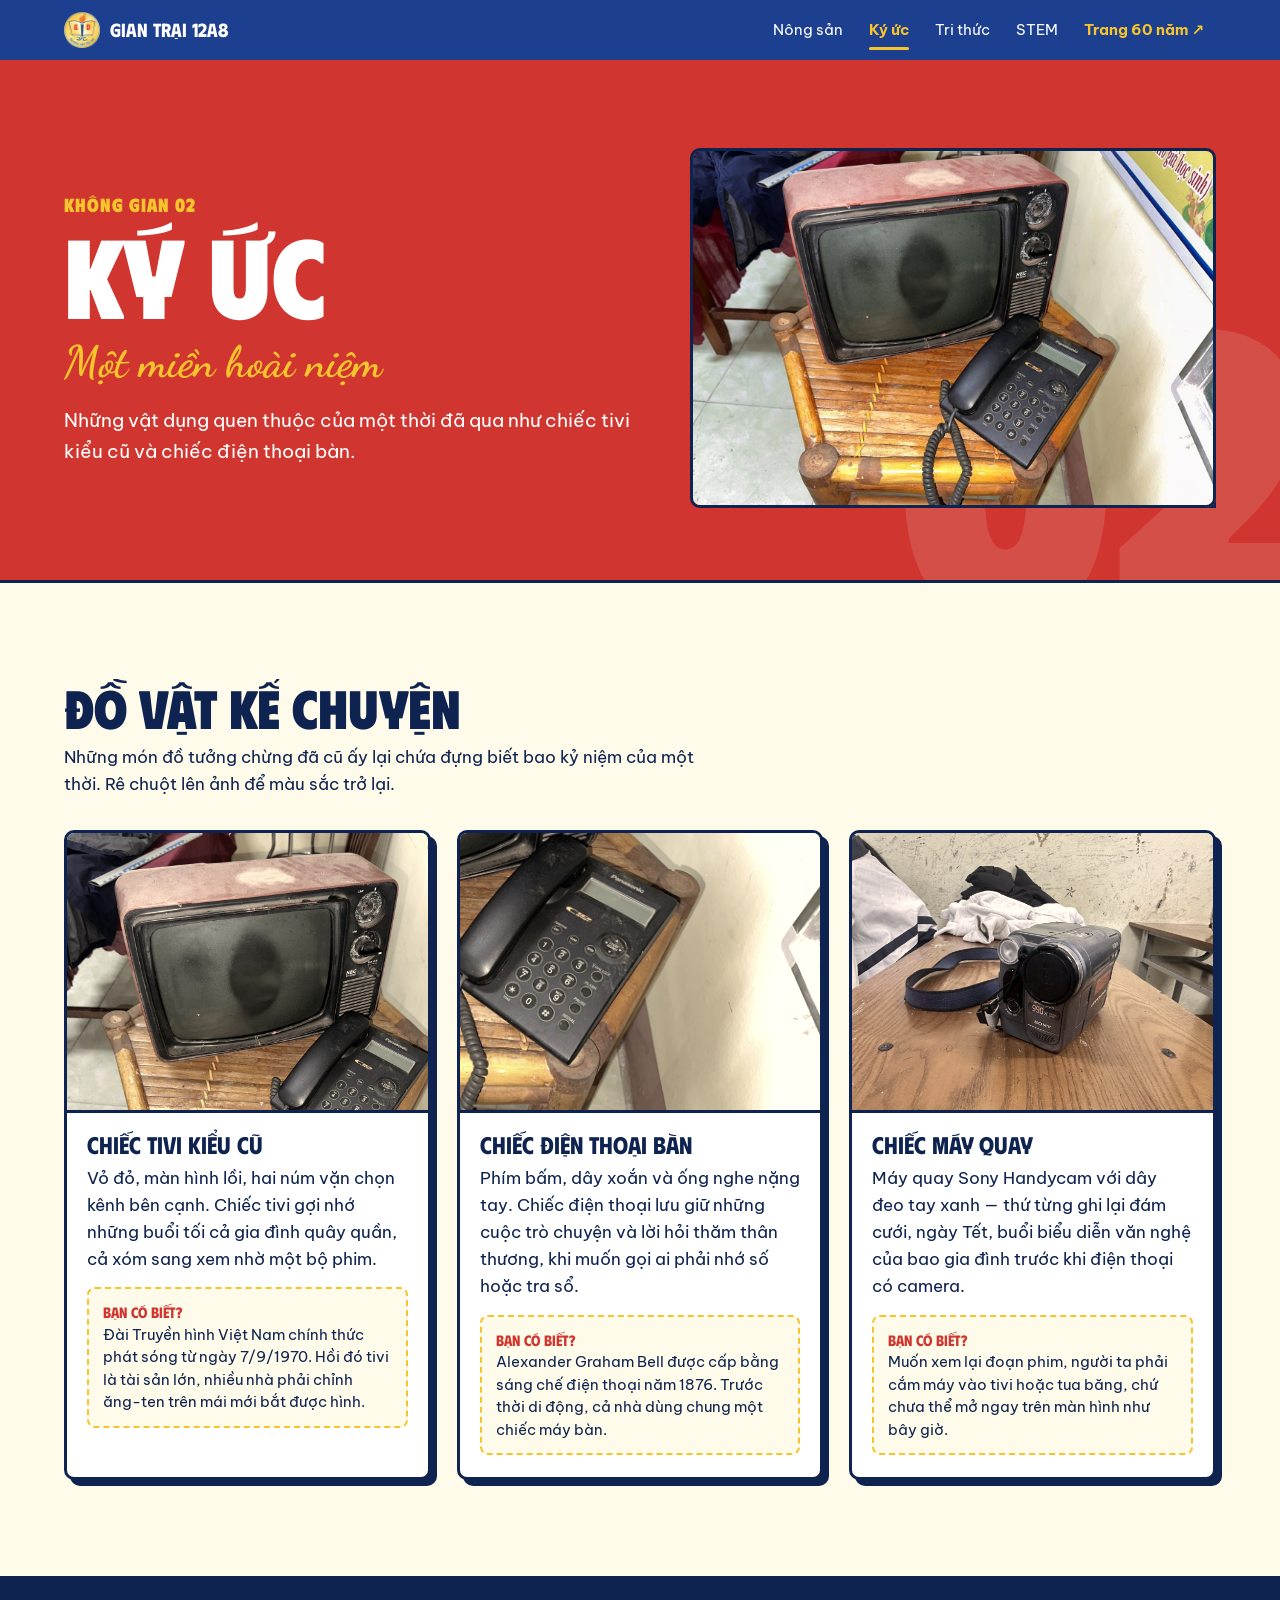
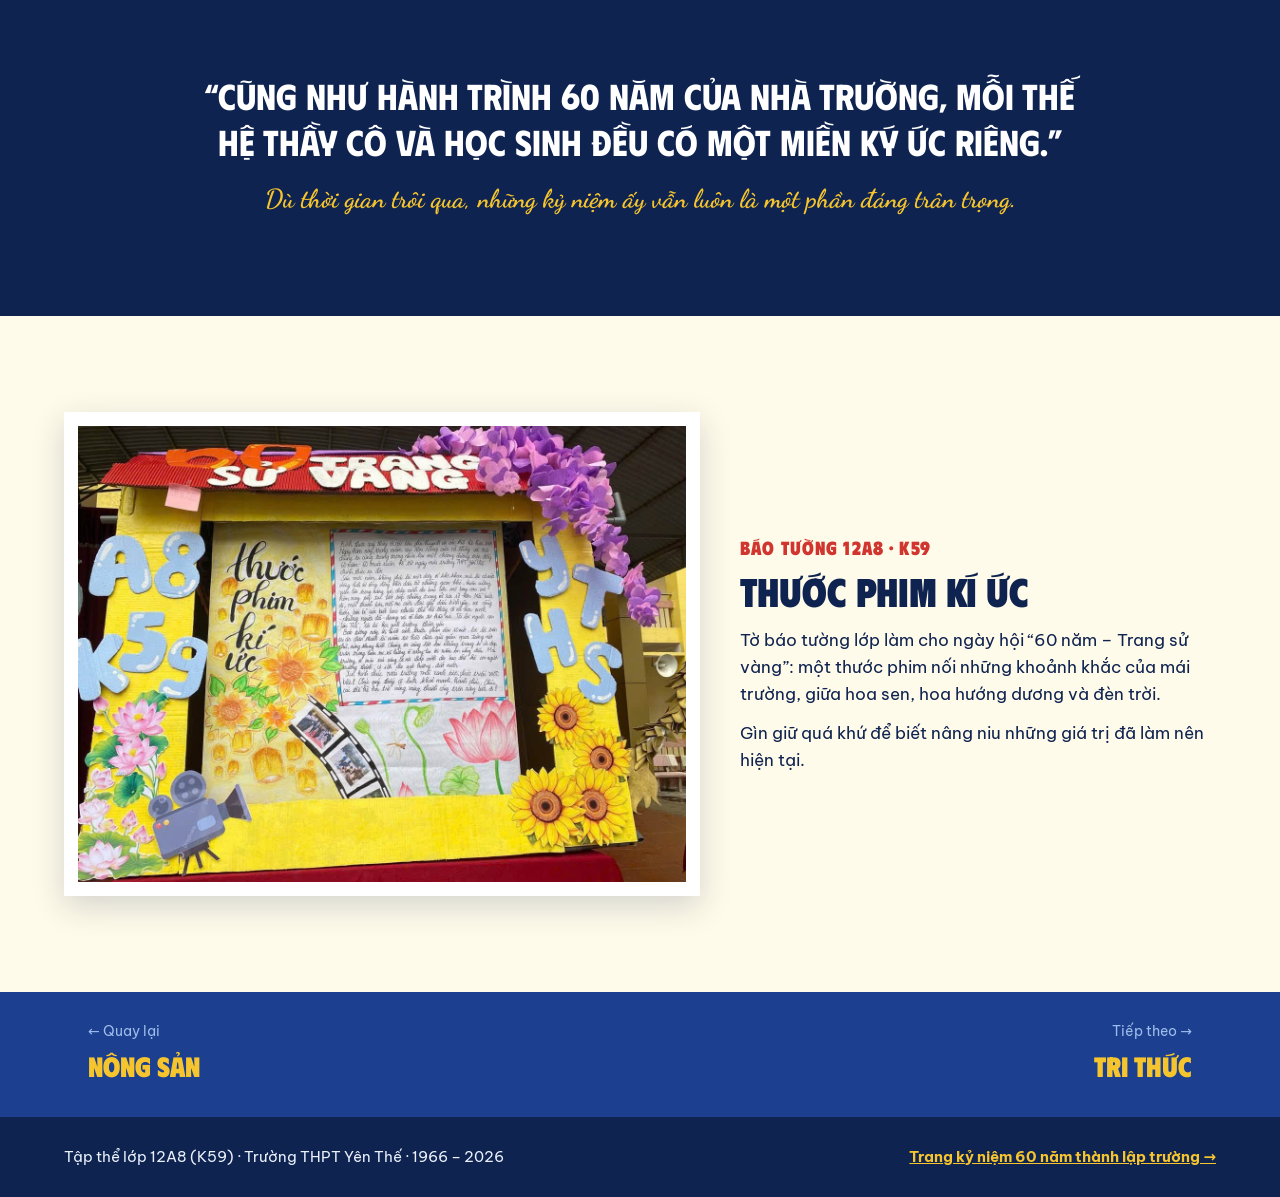
==== ky-uc.html @ 16e0b942 "Viết nội dung cho từng sản phẩm, bỏ ô QR khỏi trang Co-Authored-By: Claude Opus 5.5 <noreply@anthrop" ====
<!DOCTYPE html>
<html lang="vi">
<head>
<meta charset="utf-8">
<meta name="viewport" content="width=device-width, initial-scale=1">
<title>Ký ức – Một miền hoài niệm · Gian trại 12A8</title>
<meta name="description" content="Không gian Ký ức của gian trại 12A8: chiếc tivi kiểu cũ, chiếc điện thoại bàn và những kỷ niệm của một thời.">
<meta property="og:type" content="website">
<meta property="og:title" content="Ký ức – Một miền hoài niệm · Gian trại 12A8">
<meta property="og:description" content="Không gian Ký ức của gian trại 12A8: chiếc tivi kiểu cũ, chiếc điện thoại bàn và những kỷ niệm của một thời.">
<meta property="og:image" content="https://huyanhnongdo.github.io/60ythsprod/img/og.jpg">
<meta property="og:url" content="https://huyanhnongdo.github.io/60ythsprod/ky-uc.html">
<meta name="twitter:card" content="summary_large_image">
<meta name="theme-color" content="#1D3F8F">
<link rel="icon" type="image/png" href="img/logo.png">
<link rel="preconnect" href="https://fonts.googleapis.com">
<link rel="preconnect" href="https://fonts.gstatic.com" crossorigin>
<link href="https://fonts.googleapis.com/css2?family=Phudu:wght@500;700;900&family=Dancing+Script:wght@700&family=Be+Vietnam+Pro:ital,wght@0,400;0,500;0,700;1,400&display=swap" rel="stylesheet">
<link rel="stylesheet" href="css/site.css">
<script>document.documentElement.classList.add('js')</script>
</head>
<body>
<a class="skip-link" href="#main">Bỏ qua, tới nội dung</a>
<header class="nav">
  <div class="wrap">
    <a class="brand" href="index.html"><img src="img/logo.png" alt="" width="36" height="36">Gian trại 12A8</a>
    <nav aria-label="Bốn không gian"><ul><li><a href="nong-san.html">Nông sản</a></li><li><a href="ky-uc.html" aria-current="page">Ký ức</a></li><li><a href="tri-thuc.html">Tri thức</a></li><li><a href="stem.html">STEM</a></li><li><a class="out" href="https://huyanhnongdo.github.io/60YTHS/">Trang 60 năm ↗</a></li></ul></nav>
  </div>
</header>
<main id="main">
<section class="space-hero ku-hero">
  <span class="num" aria-hidden="true">02</span>
  <div class="wrap">
    <div class="text">
      <p class="kicker" data-reveal>Không gian 02</p>
      <h1 class="h-xl"><span class="rise"><span>Ký ức</span></span></h1>
      <p class="script" data-reveal style="--d:.15s">Một miền hoài niệm</p>
      <p class="lede" data-reveal style="--d:.25s">Những vật dụng quen thuộc của một thời đã qua như chiếc tivi kiểu cũ và chiếc điện thoại bàn.</p>
    </div>
    <div class="pic" data-reveal="clip" style="--d:.2s"><img class="ph-img zoom" src="img/tivi-dien-thoai.jpg" alt="Chiếc tivi đen trắng vỏ đỏ và điện thoại bàn trên ghế tre" loading="lazy"></div>
  </div>
</section>

<section class="sec" style="background:var(--cream)">
  <div class="wrap">
    <div class="sec-head">
      <h2 class="h-l"><span class="rise"><span>Đồ vật kể chuyện</span></span></h2>
      <p data-reveal>Những món đồ tưởng chừng đã cũ ấy lại chứa đựng biết bao kỷ niệm của một thời. Rê chuột lên ảnh để màu sắc trở lại.</p>
    </div>
    <div class="grid sepia">
      <article class="card" data-reveal style="--d:0.00s">
        <div class="media"><img class="ph-img zoom" src="img/tivi.jpg" alt="Chiếc tivi kiểu cũ" loading="lazy"></div>
        <div class="body"><h3>Chiếc tivi kiểu cũ</h3><p>Vỏ đỏ, màn hình lồi, hai núm vặn chọn kênh bên cạnh. Chiếc tivi gợi nhớ những buổi tối cả gia đình quây quần, cả xóm sang xem nhờ một bộ phim.</p><p class="fact"><b>Bạn có biết?</b> Đài Truyền hình Việt Nam chính thức phát sóng từ ngày 7/9/1970. Hồi đó tivi là tài sản lớn, nhiều nhà phải chỉnh ăng-ten trên mái mới bắt được hình.</p></div>
      </article>
      <article class="card" data-reveal style="--d:0.08s">
        <div class="media"><img class="ph-img zoom" src="img/dien-thoai.jpg" alt="Chiếc điện thoại bàn" loading="lazy"></div>
        <div class="body"><h3>Chiếc điện thoại bàn</h3><p>Phím bấm, dây xoắn và ống nghe nặng tay. Chiếc điện thoại lưu giữ những cuộc trò chuyện và lời hỏi thăm thân thương, khi muốn gọi ai phải nhớ số hoặc tra sổ.</p><p class="fact"><b>Bạn có biết?</b> Alexander Graham Bell được cấp bằng sáng chế điện thoại năm 1876. Trước thời di động, cả nhà dùng chung một chiếc máy bàn.</p></div>
      </article>
      <article class="card" data-reveal style="--d:0.16s">
        <div class="media"><img class="ph-img zoom" src="img/may-quay.jpg" alt="Chiếc máy quay" loading="lazy"></div>
        <div class="body"><h3>Chiếc máy quay</h3><p>Máy quay Sony Handycam với dây đeo tay xanh — thứ từng ghi lại đám cưới, ngày Tết, buổi biểu diễn văn nghệ của bao gia đình trước khi điện thoại có camera.</p><p class="fact"><b>Bạn có biết?</b> Muốn xem lại đoạn phim, người ta phải cắm máy vào tivi hoặc tua băng, chứ chưa thể mở ngay trên màn hình như bây giờ.</p></div>
      </article>
    </div>
  </div>
</section>

<section class="sec" style="background:var(--deep);color:var(--white)">
  <div class="wrap">
    <blockquote class="pull">
      <p data-reveal>“Cũng như hành trình 60 năm của nhà trường, mỗi thế hệ thầy cô và học sinh đều có một miền ký ức riêng.”</p>
      <footer data-reveal style="--d:.15s;color:var(--yellow)">Dù thời gian trôi qua, những kỷ niệm ấy vẫn luôn là một phần đáng trân trọng.</footer>
    </blockquote>
  </div>
</section>

<section class="sec wall">
  <div class="wrap">
    <figure class="board" data-reveal><img class="zoom" src="img/baotuong.jpg" alt="Báo tường “Thước phim kí ức” của lớp 12A8 K59" loading="lazy"></figure>
    <div class="text">
      <p class="kicker" data-reveal style="color:var(--red)">Báo tường 12A8 · K59</p>
      <h2 class="h-m" style="margin-top:6px"><span class="rise"><span>Thước phim kí ức</span></span></h2>
      <p data-reveal style="margin-top:14px">Tờ báo tường lớp làm cho ngày hội “60 năm – Trang sử vàng”: một thước phim nối những khoảnh khắc của mái trường, giữa hoa sen, hoa hướng dương và đèn trời.</p>
      <p data-reveal style="margin-top:12px">Gìn giữ quá khứ để biết nâng niu những giá trị đã làm nên hiện tại.</p>
    </div>
  </div>
</section>
</main>
<nav class="pager" aria-label="Không gian kế tiếp"><div class="wrap"><a href="nong-san.html"><span>← Quay lại</span><b>Nông sản</b></a><a class="next" href="tri-thuc.html"><span>Tiếp theo →</span><b>Tri thức</b></a></div></nav>
<footer class="foot">
  <div class="wrap">
    <span>Tập thể lớp 12A8 (K59) · Trường THPT Yên Thế · 1966 – 2026</span>
    <a href="https://huyanhnongdo.github.io/60YTHS/">Trang kỷ niệm 60 năm thành lập trường →</a>
  </div>
</footer>
<script src="js/site.js" defer></script>
</body>
</html>
---- css/site.css ----
:root{
  --navy:#1D3F8F;
  --deep:#0F2350;
  --yellow:#F6C52E;
  --red:#D0362F;
  --sky:#9DBDEA;
  --mist:#EAF1FB;
  --cream:#FFFBEA;
  --white:#FFFFFF;
  --muted:#4A5878;
  --display:"Phudu","Be Vietnam Pro",system-ui,sans-serif;
  --script:"Dancing Script",cursive;
  --body:"Be Vietnam Pro",system-ui,-apple-system,"Segoe UI",sans-serif;
  --ease:cubic-bezier(.2,.9,.2,1);
  --ease-io:cubic-bezier(.7,0,.2,1);
}
*{box-sizing:border-box}
html{scroll-behavior:smooth}
body{margin:0;font-family:var(--body);font-size:17px;line-height:1.6;color:var(--deep);background:var(--white);-webkit-font-smoothing:antialiased}
h1,h2,h3,p,figure,blockquote{margin:0}
img{max-width:100%}
a{color:inherit}
:focus-visible{outline:3px solid var(--yellow);outline-offset:3px}
.on-light :focus-visible{outline-color:var(--navy)}
.wrap{max-width:1200px;margin:0 auto;padding:0 24px}
.skip-link{position:absolute;left:12px;top:-60px;z-index:100;background:var(--yellow);color:var(--deep);padding:10px 16px;border-radius:6px;font-weight:700}
.skip-link:focus{top:12px}

/* ---------- thanh điều hướng ---------- */
.nav{position:sticky;top:0;z-index:40;background:var(--navy);color:var(--white)}
.nav .wrap{display:flex;align-items:center;justify-content:space-between;gap:8px 24px;min-height:60px;flex-wrap:wrap}
.brand{display:flex;align-items:center;gap:10px;font-family:var(--display);font-weight:700;font-size:19px;text-decoration:none;white-space:nowrap}
.brand img{width:36px;height:36px;display:block}
.nav nav{min-width:0;max-width:100%}
.nav ul{list-style:none;margin:0;padding:0;display:flex;gap:2px;overflow-x:auto;scrollbar-width:none}
.nav ul::-webkit-scrollbar{display:none}
.nav li a{position:relative;display:block;padding:18px 12px;text-decoration:none;font-size:15px;white-space:nowrap}
.nav li a::after{content:"";position:absolute;left:12px;right:12px;bottom:10px;height:3px;border-radius:2px;background:var(--yellow);transform:scaleX(0);transform-origin:left;transition:transform .3s var(--ease)}
.nav li a:hover::after,.nav li a[aria-current="page"]::after{transform:none}
.nav li a[aria-current="page"]{color:var(--yellow);font-weight:700}
.nav li a.out{color:var(--yellow);font-weight:700}

/* ---------- chữ ---------- */
.kicker{font-family:var(--display);font-weight:900;font-size:19px;letter-spacing:.06em;text-transform:uppercase}
.h-xl{font-family:var(--display);font-weight:900;font-size:clamp(56px,9.5vw,112px);line-height:.95}
.h-l{font-family:var(--display);font-weight:900;font-size:clamp(34px,5vw,54px);line-height:1.05}
.h-m{font-family:var(--display);font-weight:900;font-size:clamp(28px,3.4vw,40px);line-height:1.08}
.script{font-family:var(--script);font-weight:700;line-height:1.15}
.lede{font-size:clamp(17px,1.6vw,19px);max-width:34em}
.sec{padding:clamp(56px,8vw,96px) 0}
.sec-head{margin-bottom:32px}
.sec-head p{margin-top:8px;max-width:38em}

/* ---------- nút ---------- */
.btn{display:inline-flex;align-items:center;gap:10px;min-height:56px;padding:13px 28px;border-radius:6px;background:var(--yellow);color:var(--deep);font-weight:700;font-size:18px;text-decoration:none;border:0;box-shadow:5px 5px 0 var(--deep);transition:transform .15s ease,box-shadow .15s ease;cursor:pointer;font-family:inherit}
.btn:hover{transform:translate(2px,2px);box-shadow:3px 3px 0 var(--deep)}
.btn svg{transition:transform .2s ease}
.btn:hover svg{transform:translateY(3px)}

/* ---------- ảnh ---------- */
.ph-img{display:block;width:100%;height:100%;object-fit:cover}
.zoom{cursor:zoom-in}
.pending{display:grid;place-items:center;text-align:center;padding:16px;height:100%;min-height:220px;font-size:15px;font-weight:500;color:var(--navy);background:repeating-linear-gradient(135deg,rgba(29,63,143,.13) 0 10px,rgba(29,63,143,.04) 10px 20px),var(--mist)}

/* ---------- thẻ sản phẩm ---------- */
.grid{display:grid;grid-template-columns:repeat(auto-fit,minmax(min(100%,280px),1fr));gap:26px}
.card{display:flex;flex-direction:column;background:var(--white);color:var(--deep);border:3px solid var(--deep);border-radius:10px;overflow:hidden;box-shadow:6px 6px 0 var(--shadow,var(--deep));transition:transform .25s var(--ease),box-shadow .25s var(--ease)}
.card:hover{transform:translate(-3px,-3px);box-shadow:9px 9px 0 var(--shadow,var(--deep))}
.card .media{position:relative;height:280px;border-bottom:3px solid var(--deep);overflow:hidden}
.card .media img{transition:transform .6s var(--ease)}
.card:hover .media img{transform:scale(1.05)}
.card .tag{position:absolute;left:10px;top:10px;font-size:13px;font-weight:700;padding:4px 10px;border-radius:99px;background:var(--yellow);color:var(--deep)}
.card .body{padding:18px 20px 22px;display:flex;flex-direction:column;gap:6px;flex:1}
.card h3{font-family:var(--display);font-weight:700;font-size:24px;line-height:1.15}
.card.dark{background:var(--deep);color:var(--white);border:2px solid var(--sky);box-shadow:none}
.card.dark .media{border-bottom:2px solid var(--sky)}
.card.dark:hover{box-shadow:0 0 0 2px var(--yellow);transform:translateY(-4px)}
.card.dark p{color:var(--mist)}

/* ---------- phần mở đầu mỗi không gian ---------- */
.space-hero{padding:clamp(56px,8vw,88px) 0 clamp(48px,7vw,72px);border-bottom:3px solid var(--deep);overflow:hidden;position:relative}
.space-hero .wrap{display:flex;flex-wrap:wrap;align-items:center;gap:40px}
.space-hero .text{flex:1 1 460px;min-width:0;position:relative;z-index:1}
.space-hero .text .script{font-size:clamp(30px,3.8vw,44px);margin-top:10px}
.space-hero .text .lede{margin-top:18px}
.space-hero .pic{flex:1 1 400px;min-width:0;height:clamp(260px,32vw,360px);border:3px solid var(--deep);border-radius:10px;overflow:hidden;box-shadow:8px 8px 0 var(--deep)}
.space-hero .num{position:absolute;right:-2vw;bottom:-6vw;font-family:var(--display);font-weight:900;font-size:clamp(200px,32vw,420px);line-height:1;opacity:.12;pointer-events:none;user-select:none}

/* ---------- trích dẫn ---------- */
.pull{max-width:880px;margin:0 auto;text-align:center}
.pull p{font-family:var(--display);font-weight:700;font-size:clamp(24px,3.2vw,36px);line-height:1.28}
.pull footer{margin-top:14px;font-family:var(--script);font-weight:700;font-size:26px}

/* ---------- câu chuyện (ảnh + chữ) ---------- */
.story .wrap{display:flex;flex-wrap:wrap;gap:36px;align-items:center}
.story .pic{flex:1 1 440px;min-width:0;height:clamp(280px,34vw,400px);border-radius:10px;overflow:hidden}
.story .text{flex:1 1 380px;min-width:0}
.story .text .script{font-size:38px}
.story .big{margin-top:18px;font-family:var(--display);font-weight:700;font-size:clamp(22px,2.4vw,28px);line-height:1.25}

/* ---------- chuyển trang ---------- */
.pager{background:var(--navy);padding:0}
.pager .wrap{display:flex;justify-content:space-between;flex-wrap:wrap;gap:0}
.pager a{flex:1 1 280px;display:flex;flex-direction:column;gap:2px;padding:28px 24px;text-decoration:none;color:var(--white);transition:background .25s ease}
.pager a:hover{background:var(--deep)}
.pager a span{font-size:14px;color:var(--sky)}
.pager a b{font-family:var(--display);font-size:28px;font-weight:900;color:var(--yellow)}
.pager a.next{text-align:right;align-items:flex-end}

.foot{background:var(--deep);color:var(--mist);padding:28px 0;font-size:15px}
.foot .wrap{display:flex;flex-wrap:wrap;justify-content:space-between;gap:8px 24px}
.foot a{color:var(--yellow);font-weight:700}

/* ---------- dải phim ---------- */
.film{position:relative;background:var(--white);padding:28px 0;overflow:hidden}
.film::before,.film::after{content:"";position:absolute;left:0;right:0;height:10px;z-index:1;background:repeating-linear-gradient(90deg,var(--deep) 0 16px,transparent 16px 34px)}
.film::before{top:8px}.film::after{bottom:8px}
.film.dark{background:var(--deep)}
.film.dark::before,.film.dark::after{background:repeating-linear-gradient(90deg,var(--white) 0 16px,transparent 16px 34px)}
.film .track{display:flex;gap:10px;width:max-content;animation:drift 80s linear infinite}
.film:hover .track,.film:focus-within .track{animation-play-state:paused}
.film figure{position:relative;flex:none;height:200px;border-radius:4px;overflow:hidden}
.film img{display:block;height:200px;width:auto}
.film figcaption{position:absolute;left:8px;bottom:8px;font-family:var(--display);font-weight:700;font-size:14px;line-height:1;padding:5px 8px;border-radius:3px;background:var(--deep);color:var(--yellow)}
@keyframes drift{to{transform:translateX(-50%)}}

/* ---------- xuất hiện khi cuộn ---------- */
.js [data-reveal]{opacity:0;transform:translateY(34px);transition:opacity .8s ease,transform .9s var(--ease);transition-delay:var(--d,0s)}
.js [data-reveal].in{opacity:1;transform:none}
.js [data-reveal="clip"]{opacity:1;transform:none;clip-path:inset(0 0 97% 0);transition:clip-path 1.1s var(--ease-io);transition-delay:var(--d,0s)}
.js [data-reveal="clip"].in{clip-path:inset(0 0 0 0)}
.js [data-reveal="left"]{transform:translateX(-40px)}
.js [data-reveal="left"].in{transform:none}
.js .rise{display:block;overflow:hidden}
.js .rise>span{display:block;transform:translateY(105%);transition:transform .9s var(--ease);transition-delay:var(--d,0s)}
.js .rise.in>span,.js .in .rise>span{transform:none}

/* ---------- màn chuyển trang (dải ruy băng) ---------- */
.wipe{position:fixed;inset:0;z-index:90;pointer-events:none;display:flex;flex-direction:column}
.wipe i{flex:1;transform:scaleX(0);transform-origin:left}
.wipe i:nth-child(1){background:var(--red)}
.wipe i:nth-child(2){background:var(--yellow)}
.wipe i:nth-child(3){background:var(--navy)}
.wipe.cover i{transform:scaleX(1);transition:transform .45s var(--ease-io)}
.wipe.cover i:nth-child(2){transition-delay:.06s}
.wipe.cover i:nth-child(3){transition-delay:.12s}
.wipe.enter i{transform:scaleX(1);transform-origin:right;animation:unwipe .6s var(--ease-io) .05s forwards}
.wipe.enter i:nth-child(2){animation-delay:.11s}
.wipe.enter i:nth-child(3){animation-delay:.17s}
@keyframes unwipe{to{transform:scaleX(0)}}

/* ---------- xem ảnh lớn ---------- */
.lightbox{border:0;padding:0;background:transparent;max-width:min(94vw,1400px);max-height:92vh;overflow:visible}
.lightbox::backdrop{background:rgba(15,35,80,.9)}
.lightbox img{display:block;max-width:min(94vw,1400px);max-height:84vh;width:auto;height:auto;border-radius:6px;box-shadow:0 20px 60px rgba(0,0,0,.4)}
.lightbox p{margin-top:12px;color:var(--white);text-align:center;font-size:16px}
.lightbox .close{position:absolute;top:-56px;right:0;width:48px;height:48px;border-radius:50%;border:0;background:var(--yellow);color:var(--deep);font-size:26px;line-height:1;cursor:pointer}
.lightbox[open]{animation:pop .35s var(--ease)}
@keyframes pop{from{opacity:0;transform:scale(.94)}}

/* ======================================================
   TRANG CHỦ
   ====================================================== */
.opener{position:fixed;inset:0;z-index:80;background:var(--yellow);overflow:hidden;clip-path:circle(150% at 50% 50%);transition:clip-path .9s var(--ease-io),visibility 0s linear .9s}
.opener.gone{clip-path:circle(0% at 50% 50%);visibility:hidden;pointer-events:none}
.opener .rib{position:absolute;left:-10%;width:120%;height:clamp(16px,3.2vh,28px);border-radius:99px;transform:rotate(-6deg);transform-origin:left center;animation:ribin .9s var(--ease-io) both}
.opener .r1{top:16%;background:var(--red)}
.opener .r2{top:calc(16% + clamp(26px,5vh,44px));background:var(--navy);width:104%;animation-delay:.12s}
.opener .r3{top:calc(16% + clamp(52px,10vh,88px));background:var(--white);width:88%;animation-delay:.24s}
.opener .r4{bottom:14%;background:var(--navy);transform:rotate(-6deg);width:70%;left:auto;right:-10%;transform-origin:right center;animation-delay:.4s}
@keyframes ribin{from{transform:rotate(-6deg) scaleX(0)}}
.opener .say{position:absolute;inset:0;display:grid;place-items:center;text-align:center;padding:24px}
.opener .say p{font-family:var(--script);font-weight:700;font-size:clamp(46px,9vw,120px);line-height:1.05;color:var(--deep);animation:write 1.2s ease-out .5s both}
.opener .say small{display:block;margin-top:14px;font-family:var(--display);font-weight:900;font-size:clamp(18px,2.4vw,28px);color:var(--red);letter-spacing:.04em;animation:fade .6s ease 1.5s both}
@keyframes write{from{clip-path:inset(-30% 100% -30% 0)}to{clip-path:inset(-30% -5% -30% 0)}}
@keyframes fade{from{opacity:0;transform:translateY(10px)}}
.opener .skip{position:absolute;right:20px;bottom:20px;font:inherit;font-size:15px;font-weight:500;min-height:44px;padding:10px 18px;border-radius:6px;border:0;background:var(--white);color:var(--deep);cursor:pointer}
.opener .skip:hover{background:var(--deep);color:var(--white)}

.hero{position:relative;overflow:hidden;background:var(--white);padding:clamp(48px,7vw,80px) 0 clamp(60px,8vw,96px);text-align:center}
.hero .ribbons{position:absolute;left:-6%;right:-6%;top:clamp(24px,4vw,48px);display:flex;flex-direction:column;gap:10px;transform:rotate(-4deg);pointer-events:none}
.hero .ribbons i{display:block;height:16px;border-radius:99px;transform-origin:left;transform:scaleX(0);transition:transform 1s var(--ease-io)}
.hero .ribbons i:nth-child(1){background:var(--red)}
.hero .ribbons i:nth-child(2){background:var(--navy);width:92%;transition-delay:.1s}
.hero .ribbons i:nth-child(3){background:var(--sky);width:78%;transition-delay:.2s}
.ready .hero .ribbons i{transform:none}
.hero .inner{position:relative;max-width:1000px;margin:0 auto;padding:0 24px}
.hero .logo60{display:block;width:min(300px,56vw);height:auto;margin:clamp(60px,8vw,90px) auto 18px;opacity:0;transform:scale(.8) rotate(-8deg);transition:opacity .7s ease .2s,transform 1.1s var(--ease) .2s}
.ready .hero .logo60{opacity:1;transform:none}
.hero .tag{font-family:var(--script);font-weight:700;font-size:clamp(32px,4.4vw,46px);color:var(--red)}
.hero h1{font-family:var(--display);font-weight:900;font-size:clamp(38px,6.4vw,78px);line-height:1.04;color:var(--navy);margin-top:4px}
.hero h1 .rise:nth-child(2)>span{transition-delay:.12s}
.hero .lede{margin:22px auto 0}
.hero .acts{margin-top:32px}
.hero .fade{opacity:0;transform:translateY(14px);transition:opacity .8s ease,transform .8s ease;transition-delay:var(--d,0s)}
.ready .hero .fade{opacity:1;transform:none}
.ready .hero .rise>span{transform:none}

.gate .wrap{display:flex;flex-wrap:wrap;gap:36px;align-items:stretch}
.gate .pic{flex:999 1 620px;min-width:0;min-height:440px;border:3px solid var(--deep);border-radius:10px;overflow:hidden;box-shadow:8px 8px 0 var(--deep)}
.gate .text{flex:1 1 340px;min-width:0;display:flex;flex-direction:column;justify-content:center;gap:14px}
.qr{display:flex;gap:14px;align-items:center;margin-top:6px;padding:14px;border:2px dashed var(--navy);border-radius:8px;text-decoration:none;transition:background .2s ease}
.qr:hover{background:var(--mist)}
.qr .code{flex:none;width:64px;height:64px;border:4px solid var(--deep);border-radius:4px;background:repeating-conic-gradient(var(--deep) 0 25%,var(--white) 0 50%) 0 0/16px 16px}
.qr span{font-size:15px}

.doors{background:var(--mist)}
.doors .grid{grid-template-columns:repeat(auto-fit,minmax(min(100%,250px),1fr))}
.door{display:flex;flex-direction:column;text-decoration:none;border:3px solid var(--deep);border-radius:10px;overflow:hidden;box-shadow:8px 8px 0 var(--deep);transition:transform .25s var(--ease),box-shadow .25s var(--ease)}
.door:hover{transform:translate(-4px,-4px);box-shadow:12px 12px 0 var(--deep)}
.door .media{height:220px;border-bottom:3px solid var(--deep);overflow:hidden}
.door .media img{transition:transform .7s var(--ease)}
.door:hover .media img{transform:scale(1.06)}
.door .body{padding:20px 22px 24px;display:flex;flex-direction:column;gap:6px;flex:1}
.door .n{font-family:var(--display);font-weight:900;font-size:18px}
.door h3{font-family:var(--display);font-weight:900;font-size:36px;line-height:1}
.door .script{font-size:24px}
.door .go{margin-top:auto;padding-top:10px;font-weight:700;display:flex;align-items:center;gap:8px}
.door .go i{display:inline-block;transition:transform .25s var(--ease);font-style:normal}
.door:hover .go i{transform:translateX(6px)}
.d-ns{background:var(--yellow);color:var(--deep)}.d-ns .n,.d-ns .script,.d-ns .go{color:var(--red)}
.d-ku{background:var(--red);color:var(--white)}.d-ku .n,.d-ku .script,.d-ku .go{color:var(--yellow)}
.d-tt{background:var(--sky);color:var(--deep)}.d-tt .n,.d-tt .script,.d-tt .go{color:var(--navy)}
.d-st{background:var(--navy);color:var(--white)}.d-st .n,.d-st .script,.d-st .go{color:var(--yellow)}

.tour{background:var(--deep);color:var(--white);padding:clamp(56px,8vw,88px) 0;overflow:hidden}
.tour .film{transform:rotate(-1.5deg);width:104%;margin-left:-2%;margin-top:28px}
.tour .sec-head{display:flex;flex-wrap:wrap;align-items:flex-end;justify-content:space-between;gap:8px 24px;margin:0 auto}
.tour .sec-head p{color:var(--sky);max-width:28em}

.closing{text-align:center}
.closing .say{max-width:860px;margin:0 auto}
.closing .script{font-size:40px;color:var(--red)}
.closing .motto{margin-top:26px;font-family:var(--display);font-weight:900;font-size:clamp(26px,3.4vw,38px);line-height:1.22;color:var(--navy)}

/* ======================================================
   CÁC KHÔNG GIAN
   ====================================================== */
.ns-hero{background:var(--yellow)}
.ns-hero .kicker,.ns-hero .script{color:var(--red)}
.ns-hero .num{color:var(--deep)}

.ku-hero{background:var(--red);color:var(--white)}
.ku-hero .kicker,.ku-hero .script{color:var(--yellow)}
.ku-hero .num{color:var(--white)}
.sepia img{filter:sepia(.35) saturate(.8);transition:filter .6s ease,transform .6s var(--ease)}
.sepia:hover img,.sepia:focus-within img{filter:none}
.wall{background:var(--cream)}
.wall .wrap{display:flex;flex-wrap:wrap;gap:40px;align-items:center}
.wall .board{flex:1 1 520px;min-width:0;transform:rotate(-1.2deg);background:var(--white);padding:14px;box-shadow:0 10px 30px rgba(15,35,80,.18)}
.wall .board img{display:block;width:100%;height:auto}
.wall .text{flex:1 1 360px;min-width:0}

.tt-hero{background:var(--sky)}
.tt-hero .kicker,.tt-hero .script{color:var(--navy)}
.tt-hero .num{color:var(--deep)}
.petals{position:absolute;inset:0;pointer-events:none;overflow:hidden}
.petals i{position:absolute;top:-30px;width:16px;height:22px;background:var(--white);border-radius:2px 10px 2px 10px;opacity:.85;box-shadow:inset -3px 0 0 rgba(29,63,143,.15);animation:fall var(--t,12s) linear var(--d,0s) infinite}
@keyframes fall{0%{transform:translate(0,-30px) rotate(0)}100%{transform:translate(var(--x,60px),110vh) rotate(540deg)}}
.thanks{background:var(--navy);color:var(--white)}
.thanks .script{color:var(--yellow)}
.thanks p{color:var(--mist)}
.thanks .big{color:var(--white)}

.st{background-color:var(--deep);background-image:linear-gradient(rgba(157,189,234,.14) 1px,transparent 1px),linear-gradient(90deg,rgba(157,189,234,.14) 1px,transparent 1px);background-size:28px 28px;color:var(--white)}
.st-hero{border-bottom:2px solid var(--sky)}
.st-hero .kicker{color:var(--sky)}
.st-hero .script{color:var(--yellow)}
.st-hero .lede{color:var(--mist)}
.st-hero .pic{border:2px solid var(--sky);box-shadow:none}
.st-hero .num{color:var(--sky);opacity:.1}
.scope{position:relative;display:flex;flex-wrap:wrap;border:2px solid var(--sky);border-radius:12px;overflow:hidden;background:#081634}
.scope canvas{position:absolute;inset:0;width:100%;height:100%;display:block}
.scope .pic{position:relative;flex:1 1 480px;min-width:0;min-height:460px}
.scope .pic img{object-position:center 35%}
.scope .text{position:relative;flex:1 1 400px;min-width:0;padding:clamp(24px,4vw,40px);display:flex;flex-direction:column;gap:14px;justify-content:center}
.scope .badge{align-self:flex-start;font-size:13px;font-weight:700;padding:4px 12px;border-radius:99px;background:var(--yellow);color:var(--deep)}
.scope ol{list-style:none;margin:6px 0 0;padding:0;display:flex;flex-direction:column;gap:14px}
.scope li{display:flex;gap:14px;align-items:flex-start}
.scope li b.k{flex:none;width:34px;height:34px;border-radius:50%;border:2px solid var(--yellow);color:var(--yellow);display:grid;place-items:center;font-family:var(--display)}
.scope p{color:var(--mist)}
.st .card .tag{background:var(--yellow)}
.idea{max-width:880px;margin:0 auto;text-align:center;padding:32px;border:2px dashed var(--yellow);border-radius:12px}
.idea p{font-family:var(--display);font-weight:700;font-size:clamp(22px,2.8vw,30px);line-height:1.3}
.draw-line{display:block;height:4px;width:280px;max-width:60%;margin-top:18px;background:var(--yellow);transform-origin:left;transform:scaleX(0);transition:transform 1.2s var(--ease-io) .3s}
.in .draw-line,.draw-line.in{transform:none}

@media (max-width:640px){
  .card .media,.door .media{height:230px}
  .film figure,.film img{height:150px}
  .gate .pic{min-height:300px}
  .scope .pic{min-height:340px}
  .pager a.next{text-align:left;align-items:flex-start}
}

@media (prefers-reduced-motion:reduce){
  *,*::before,*::after{animation-duration:.01ms!important;animation-iteration-count:1!important;transition-duration:.01ms!important;transition-delay:0s!important;scroll-behavior:auto!important}
  .film .track{animation:none;flex-wrap:nowrap;overflow-x:auto;width:auto}
  .petals{display:none}
}
.g4{grid-template-columns:repeat(auto-fit,minmax(min(100%,240px),1fr))}

/* ---------- nội dung mở rộng ---------- */
.card .made{font-size:14px;color:var(--muted)}
.card.dark .made{color:var(--sky)}
.fact{margin-top:8px;padding:12px 14px;border-radius:8px;background:var(--cream);border:2px dashed var(--yellow);font-size:15px;line-height:1.5;color:var(--deep)}
.fact b{display:block;font-family:var(--display);font-size:15px;color:var(--red)}
.card.dark .fact,.scope .fact{background:rgba(246,197,46,.08);color:var(--mist)}
.card.dark .fact b,.scope .fact b{color:var(--yellow)}
.feature{display:flex;flex-wrap:wrap;gap:32px;align-items:stretch}
.feature>.pic{flex:1 1 420px;min-width:0;min-height:380px;border:3px solid var(--deep);border-radius:10px;overflow:hidden;box-shadow:8px 8px 0 var(--deep)}
.feature>.text{flex:1 1 380px;min-width:0;align-self:center}
.feature.rev{flex-direction:row-reverse}
.veg{flex:1 1 440px;min-width:0;display:grid;grid-template-columns:repeat(2,minmax(0,1fr));gap:16px}
.veg figure{background:var(--white);border:3px solid var(--deep);border-radius:10px;overflow:hidden;display:flex;flex-direction:column}
.veg img{aspect-ratio:1/1;height:auto}
.veg figcaption{padding:10px 12px 12px;font-size:14.5px;line-height:1.45}
.veg figcaption b{display:block;font-family:var(--display);font-size:20px}
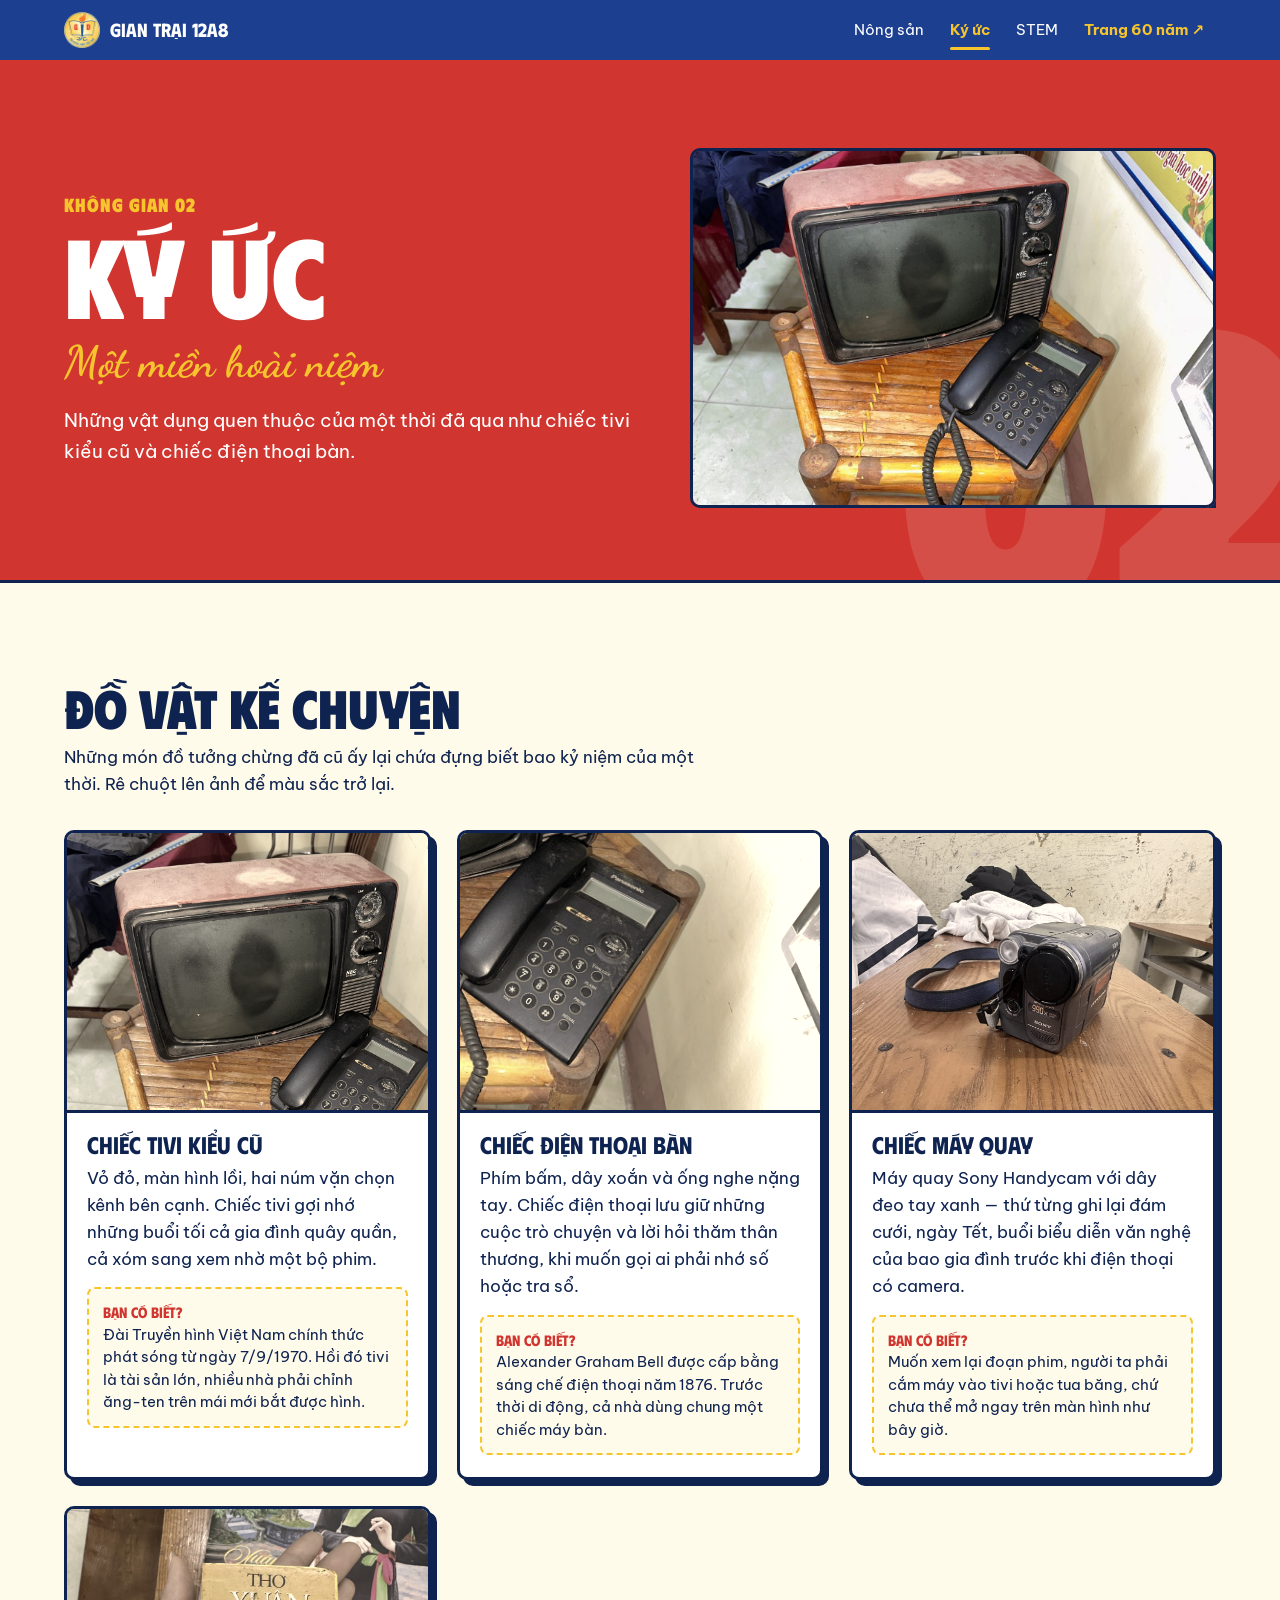
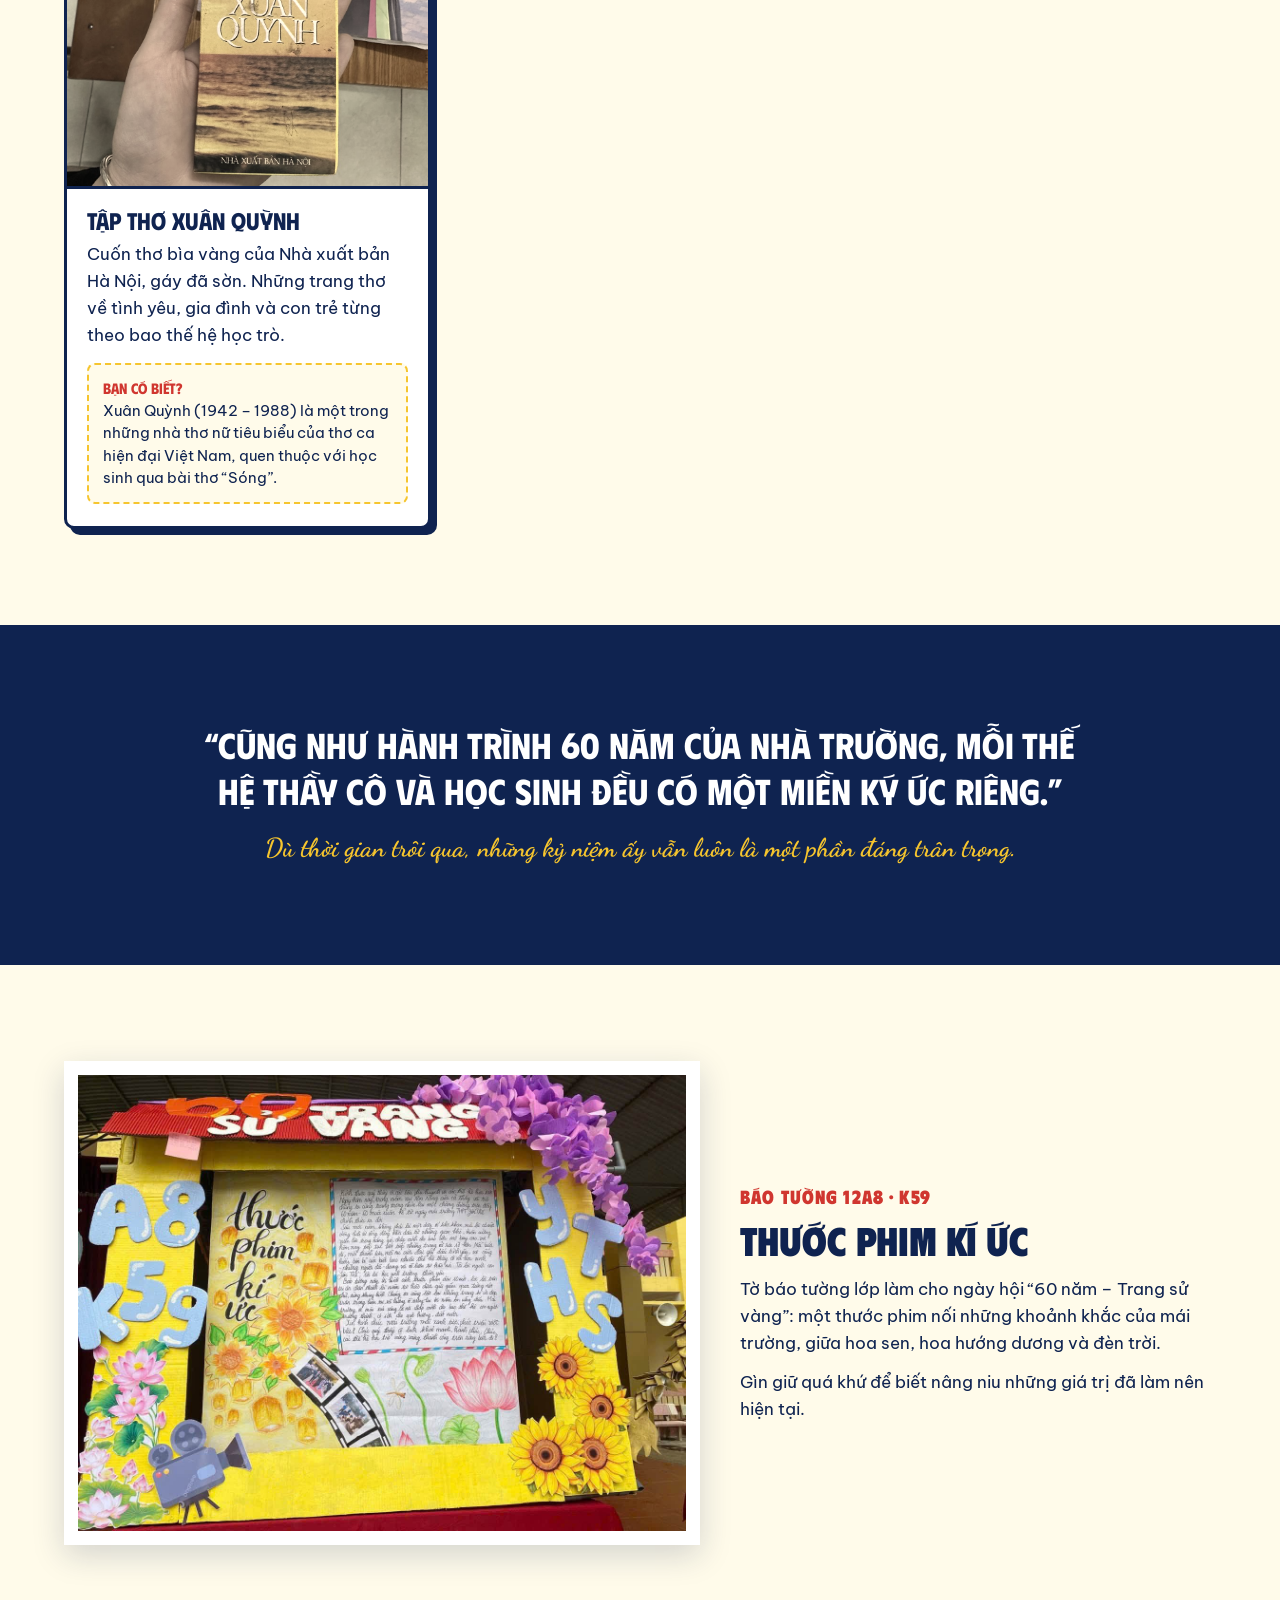
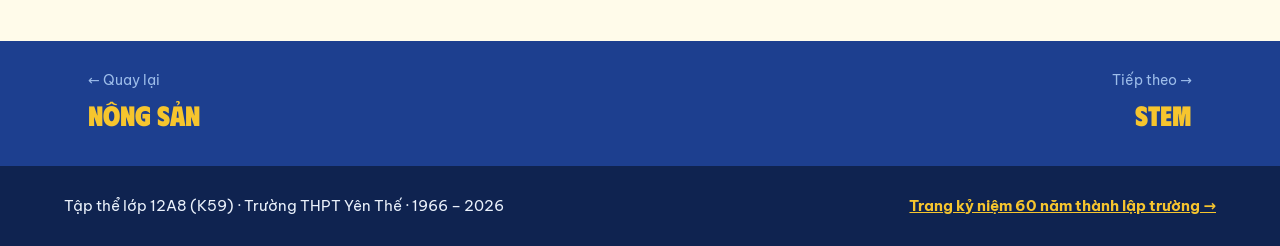
==== commit 215d3d86: "Bỏ không gian Tri thức, chuyển tập thơ Xuân Quỳnh sang Ký ức Co-Authored-By: Claude Opus 5.5 <norepl" ====
--- a/ky-uc.html
+++ b/ky-uc.html
@@ -24,7 +24,7 @@
 <header class="nav">
   <div class="wrap">
     <a class="brand" href="index.html"><img src="img/logo.png" alt="" width="36" height="36">Gian trại 12A8</a>
-    <nav aria-label="Bốn không gian"><ul><li><a href="nong-san.html">Nông sản</a></li><li><a href="ky-uc.html" aria-current="page">Ký ức</a></li><li><a href="tri-thuc.html">Tri thức</a></li><li><a href="stem.html">STEM</a></li><li><a class="out" href="https://huyanhnongdo.github.io/60YTHS/">Trang 60 năm ↗</a></li></ul></nav>
+    <nav aria-label="Ba không gian"><ul><li><a href="nong-san.html">Nông sản</a></li><li><a href="ky-uc.html" aria-current="page">Ký ức</a></li><li><a href="stem.html">STEM</a></li><li><a class="out" href="https://huyanhnongdo.github.io/60YTHS/">Trang 60 năm ↗</a></li></ul></nav>
   </div>
 </header>
 <main id="main">
@@ -60,6 +60,10 @@
         <div class="media"><img class="ph-img zoom" src="img/may-quay.jpg" alt="Chiếc máy quay" loading="lazy"></div>
         <div class="body"><h3>Chiếc máy quay</h3><p>Máy quay Sony Handycam với dây đeo tay xanh — thứ từng ghi lại đám cưới, ngày Tết, buổi biểu diễn văn nghệ của bao gia đình trước khi điện thoại có camera.</p><p class="fact"><b>Bạn có biết?</b> Muốn xem lại đoạn phim, người ta phải cắm máy vào tivi hoặc tua băng, chứ chưa thể mở ngay trên màn hình như bây giờ.</p></div>
       </article>
+      <article class="card" data-reveal style="--d:0.24s">
+        <div class="media"><img class="ph-img zoom" src="img/tho-xuan-quynh.jpg" alt="Tập thơ Xuân Quỳnh" loading="lazy" style="object-position:center 40%"></div>
+        <div class="body"><h3>Tập thơ Xuân Quỳnh</h3><p>Cuốn thơ bìa vàng của Nhà xuất bản Hà Nội, gáy đã sờn. Những trang thơ về tình yêu, gia đình và con trẻ từng theo bao thế hệ học trò.</p><p class="fact"><b>Bạn có biết?</b> Xuân Quỳnh (1942 – 1988) là một trong những nhà thơ nữ tiêu biểu của thơ ca hiện đại Việt Nam, quen thuộc với học sinh qua bài thơ “Sóng”.</p></div>
+      </article>
     </div>
   </div>
 </section>
@@ -85,7 +89,7 @@
   </div>
 </section>
 </main>
-<nav class="pager" aria-label="Không gian kế tiếp"><div class="wrap"><a href="nong-san.html"><span>← Quay lại</span><b>Nông sản</b></a><a class="next" href="tri-thuc.html"><span>Tiếp theo →</span><b>Tri thức</b></a></div></nav>
+<nav class="pager" aria-label="Không gian kế tiếp"><div class="wrap"><a href="nong-san.html"><span>← Quay lại</span><b>Nông sản</b></a><a class="next" href="stem.html"><span>Tiếp theo →</span><b>STEM</b></a></div></nav>
 <footer class="foot">
   <div class="wrap">
     <span>Tập thể lớp 12A8 (K59) · Trường THPT Yên Thế · 1966 – 2026</span>
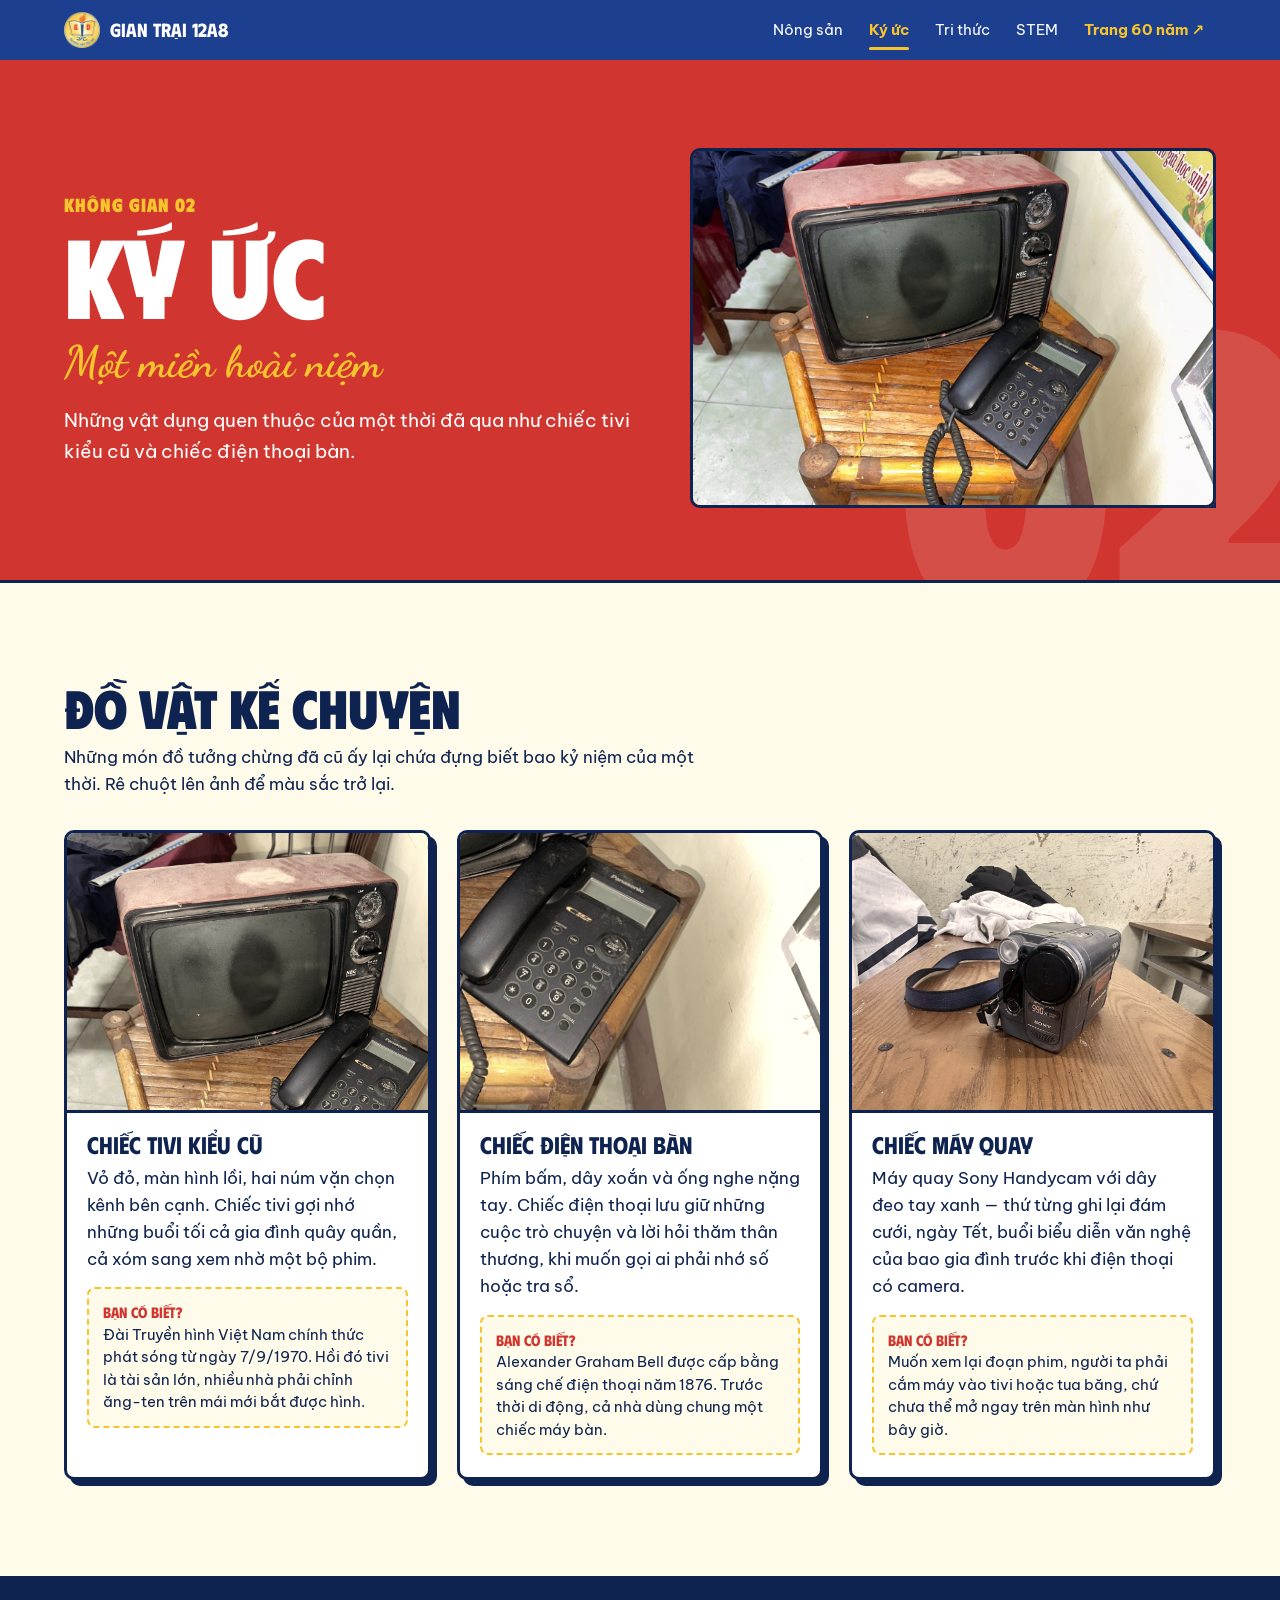
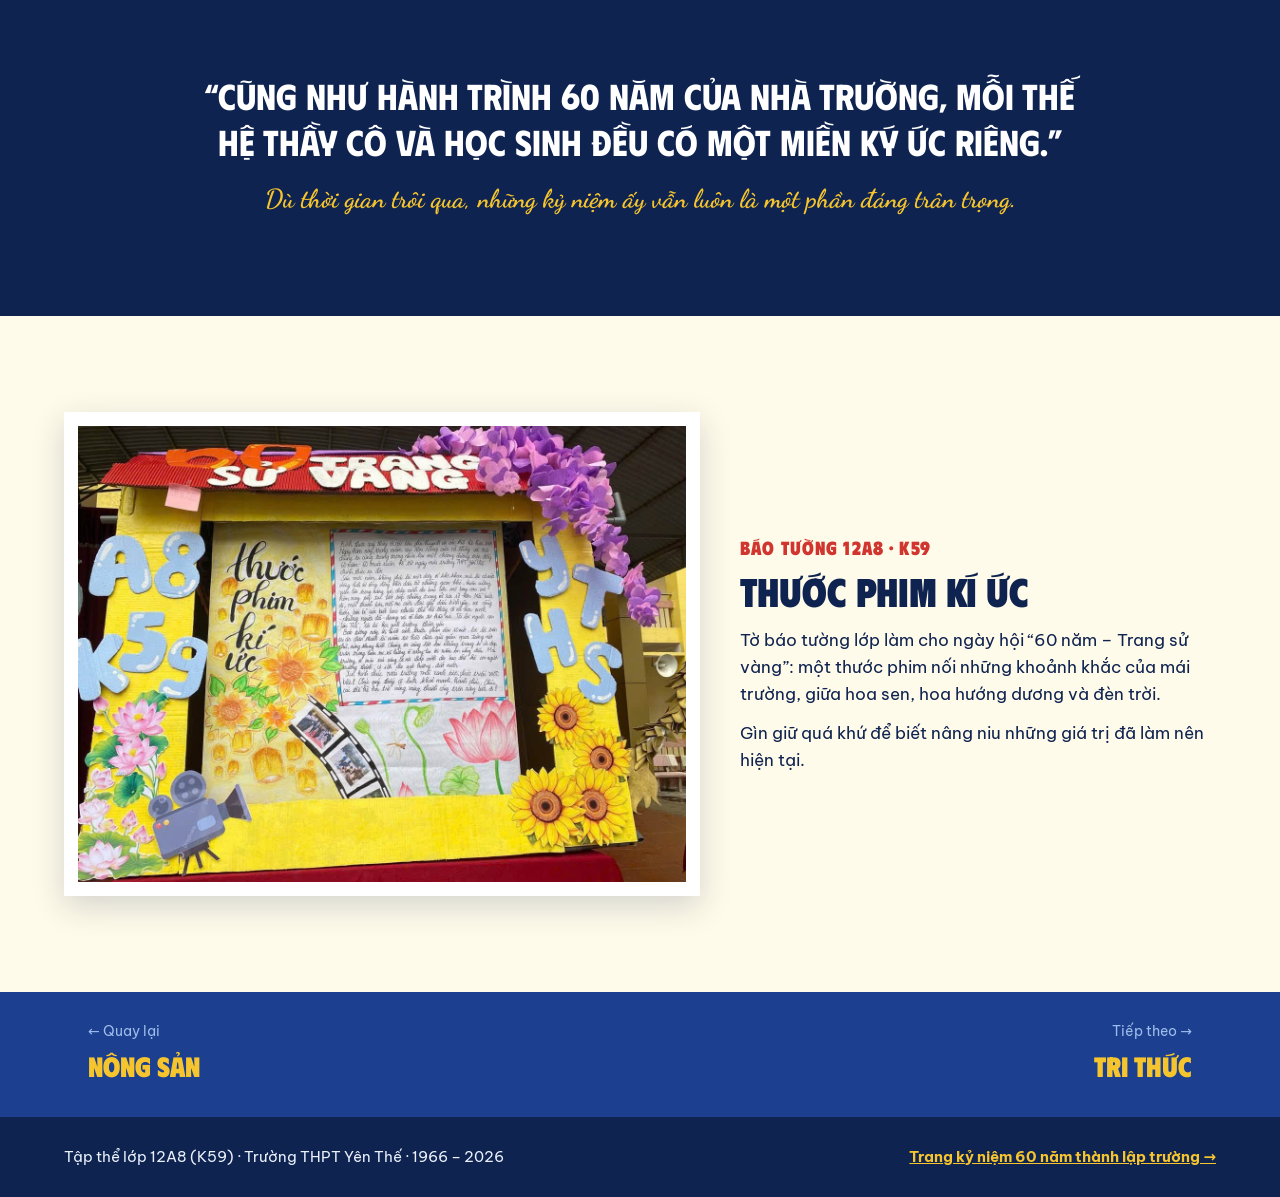
==== commit 35faae81: "Khôi phục không gian Tri thức (4 không gian) Co-Authored-By: Claude Opus 5.5 <noreply@anthropic.com>" ====
--- a/ky-uc.html
+++ b/ky-uc.html
@@ -24,7 +24,7 @@
 <header class="nav">
   <div class="wrap">
     <a class="brand" href="index.html"><img src="img/logo.png" alt="" width="36" height="36">Gian trại 12A8</a>
-    <nav aria-label="Ba không gian"><ul><li><a href="nong-san.html">Nông sản</a></li><li><a href="ky-uc.html" aria-current="page">Ký ức</a></li><li><a href="stem.html">STEM</a></li><li><a class="out" href="https://huyanhnongdo.github.io/60YTHS/">Trang 60 năm ↗</a></li></ul></nav>
+    <nav aria-label="Bốn không gian"><ul><li><a href="nong-san.html">Nông sản</a></li><li><a href="ky-uc.html" aria-current="page">Ký ức</a></li><li><a href="tri-thuc.html">Tri thức</a></li><li><a href="stem.html">STEM</a></li><li><a class="out" href="https://huyanhnongdo.github.io/60YTHS/">Trang 60 năm ↗</a></li></ul></nav>
   </div>
 </header>
 <main id="main">
@@ -60,10 +60,6 @@
         <div class="media"><img class="ph-img zoom" src="img/may-quay.jpg" alt="Chiếc máy quay" loading="lazy"></div>
         <div class="body"><h3>Chiếc máy quay</h3><p>Máy quay Sony Handycam với dây đeo tay xanh — thứ từng ghi lại đám cưới, ngày Tết, buổi biểu diễn văn nghệ của bao gia đình trước khi điện thoại có camera.</p><p class="fact"><b>Bạn có biết?</b> Muốn xem lại đoạn phim, người ta phải cắm máy vào tivi hoặc tua băng, chứ chưa thể mở ngay trên màn hình như bây giờ.</p></div>
       </article>
-      <article class="card" data-reveal style="--d:0.24s">
-        <div class="media"><img class="ph-img zoom" src="img/tho-xuan-quynh.jpg" alt="Tập thơ Xuân Quỳnh" loading="lazy" style="object-position:center 40%"></div>
-        <div class="body"><h3>Tập thơ Xuân Quỳnh</h3><p>Cuốn thơ bìa vàng của Nhà xuất bản Hà Nội, gáy đã sờn. Những trang thơ về tình yêu, gia đình và con trẻ từng theo bao thế hệ học trò.</p><p class="fact"><b>Bạn có biết?</b> Xuân Quỳnh (1942 – 1988) là một trong những nhà thơ nữ tiêu biểu của thơ ca hiện đại Việt Nam, quen thuộc với học sinh qua bài thơ “Sóng”.</p></div>
-      </article>
     </div>
   </div>
 </section>
@@ -89,7 +85,7 @@
   </div>
 </section>
 </main>
-<nav class="pager" aria-label="Không gian kế tiếp"><div class="wrap"><a href="nong-san.html"><span>← Quay lại</span><b>Nông sản</b></a><a class="next" href="stem.html"><span>Tiếp theo →</span><b>STEM</b></a></div></nav>
+<nav class="pager" aria-label="Không gian kế tiếp"><div class="wrap"><a href="nong-san.html"><span>← Quay lại</span><b>Nông sản</b></a><a class="next" href="tri-thuc.html"><span>Tiếp theo →</span><b>Tri thức</b></a></div></nav>
 <footer class="foot">
   <div class="wrap">
     <span>Tập thể lớp 12A8 (K59) · Trường THPT Yên Thế · 1966 – 2026</span>
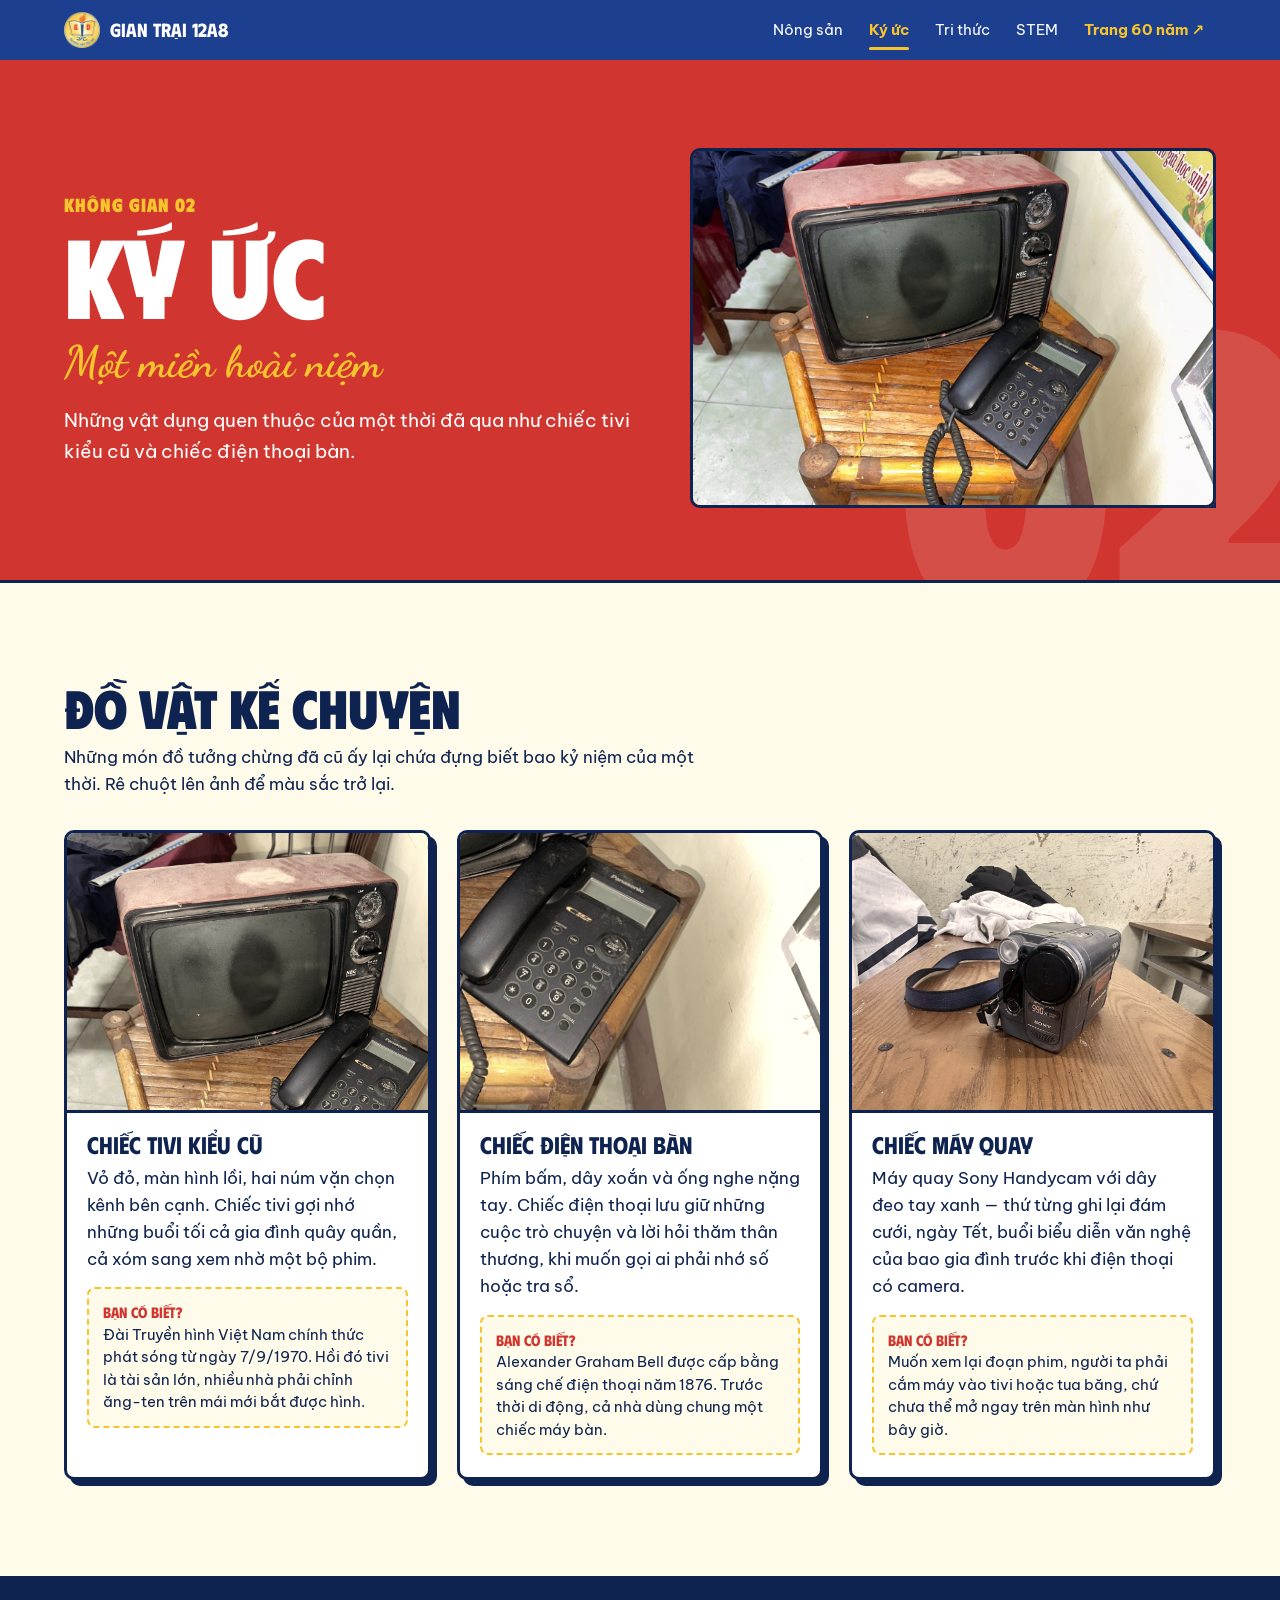
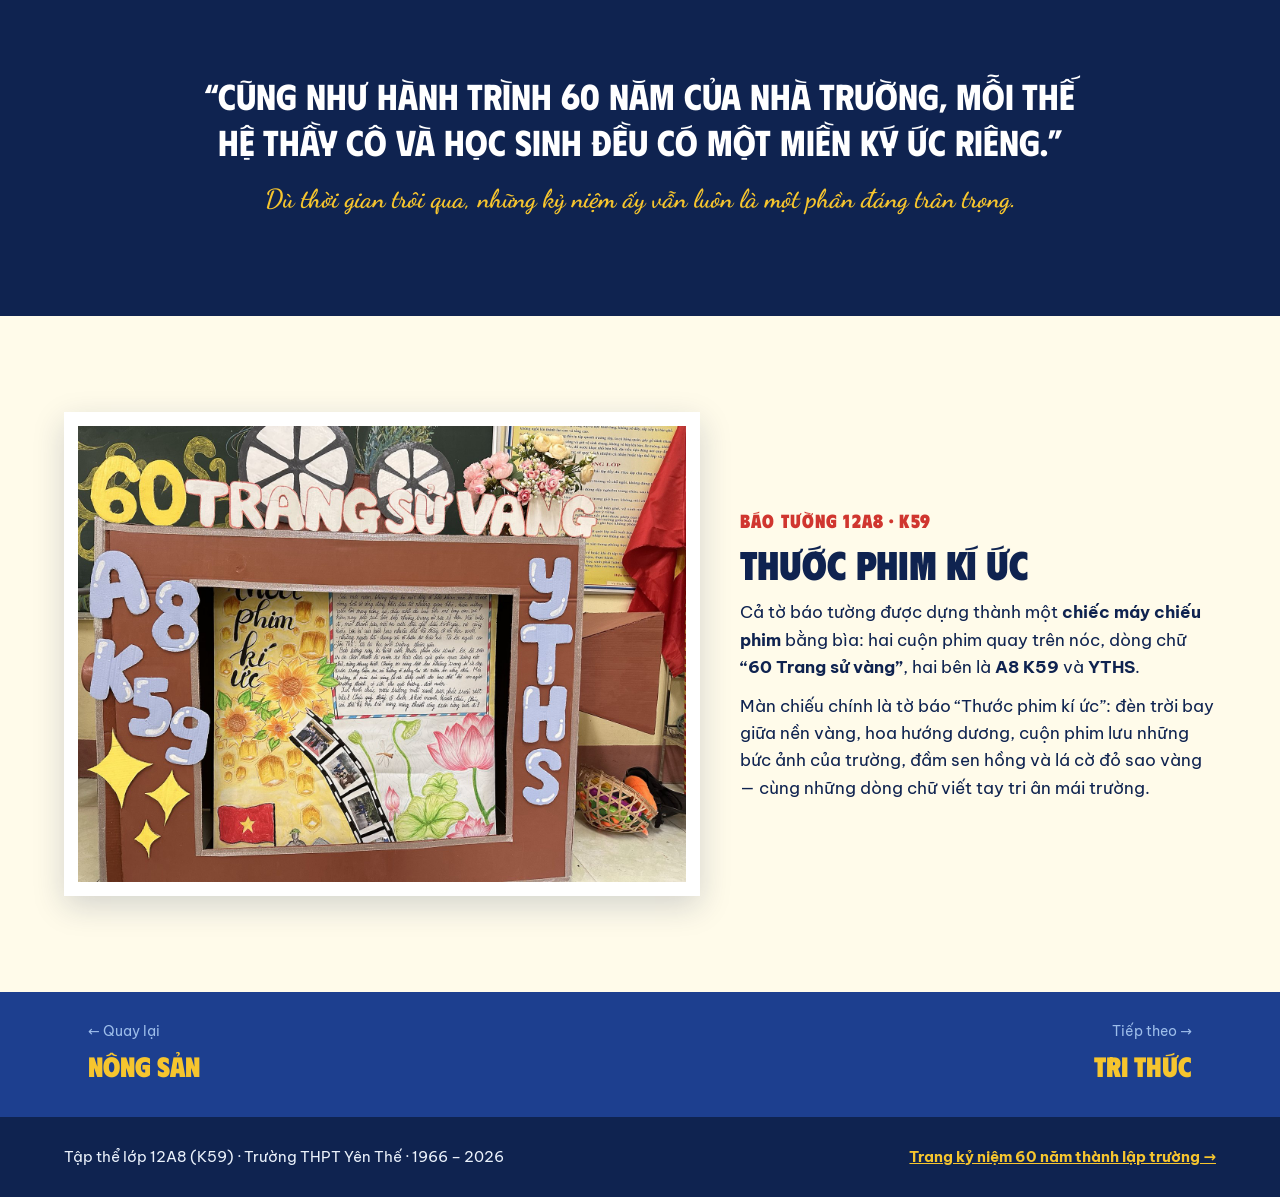
==== commit e814ea4f: "Thay ảnh báo tường bằng ảnh máy chiếu phim Co-Authored-By: Claude Opus 5.5 <noreply@anthropic.com> C" ====
--- a/ky-uc.html
+++ b/ky-uc.html
@@ -8,8 +8,8 @@
 <meta property="og:type" content="website">
 <meta property="og:title" content="Ký ức – Một miền hoài niệm · Gian trại 12A8">
 <meta property="og:description" content="Không gian Ký ức của gian trại 12A8: chiếc tivi kiểu cũ, chiếc điện thoại bàn và những kỷ niệm của một thời.">
-<meta property="og:image" content="https://huyanhnongdo.github.io/60ythsprod/img/og.jpg">
-<meta property="og:url" content="https://huyanhnongdo.github.io/60ythsprod/ky-uc.html">
+<meta property="og:image" content="https://huyanhnongdo.github.io/60YTHSPROD/img/og-ngay.jpg">
+<meta property="og:url" content="https://huyanhnongdo.github.io/60YTHSPROD/ky-uc.html">
 <meta name="twitter:card" content="summary_large_image">
 <meta name="theme-color" content="#1D3F8F">
 <link rel="icon" type="image/png" href="img/logo.png">
@@ -75,12 +75,12 @@
 
 <section class="sec wall">
   <div class="wrap">
-    <figure class="board" data-reveal><img class="zoom" src="img/baotuong.jpg" alt="Báo tường “Thước phim kí ức” của lớp 12A8 K59" loading="lazy"></figure>
+    <figure class="board" data-reveal><img class="zoom" src="img/baotuong-may-chieu.jpg" alt="Báo tường 12A8 K59 dựng thành chiếc máy chiếu phim bằng bìa, màn chiếu là tờ báo Thước phim kí ức" loading="lazy"></figure>
     <div class="text">
       <p class="kicker" data-reveal style="color:var(--red)">Báo tường 12A8 · K59</p>
       <h2 class="h-m" style="margin-top:6px"><span class="rise"><span>Thước phim kí ức</span></span></h2>
-      <p data-reveal style="margin-top:14px">Tờ báo tường lớp làm cho ngày hội “60 năm – Trang sử vàng”: một thước phim nối những khoảnh khắc của mái trường, giữa hoa sen, hoa hướng dương và đèn trời.</p>
-      <p data-reveal style="margin-top:12px">Gìn giữ quá khứ để biết nâng niu những giá trị đã làm nên hiện tại.</p>
+      <p data-reveal style="margin-top:14px">Cả tờ báo tường được dựng thành một <b>chiếc máy chiếu phim</b> bằng bìa: hai cuộn phim quay trên nóc, dòng chữ <b>“60 Trang sử vàng”</b>, hai bên là <b>A8 K59</b> và <b>YTHS</b>.</p>
+      <p data-reveal style="margin-top:12px">Màn chiếu chính là tờ báo “Thước phim kí ức”: đèn trời bay giữa nền vàng, hoa hướng dương, cuộn phim lưu những bức ảnh của trường, đầm sen hồng và lá cờ đỏ sao vàng — cùng những dòng chữ viết tay tri ân mái trường.</p>
     </div>
   </div>
 </section>
--- a/css/site.css
+++ b/css/site.css
@@ -197,7 +197,7 @@
 .ready .hero .rise>span{transform:none}
 
 .gate .wrap{display:flex;flex-wrap:wrap;gap:36px;align-items:stretch}
-.gate .pic{flex:999 1 620px;min-width:0;min-height:440px;border:3px solid var(--deep);border-radius:10px;overflow:hidden;box-shadow:8px 8px 0 var(--deep)}
+.gate .pic{flex:1 1 440px;min-width:0;min-height:640px;border:3px solid var(--deep);border-radius:10px;overflow:hidden;box-shadow:8px 8px 0 var(--deep)}
 .gate .text{flex:1 1 340px;min-width:0;display:flex;flex-direction:column;justify-content:center;gap:14px}
 .qr{display:flex;gap:14px;align-items:center;margin-top:6px;padding:14px;border:2px dashed var(--navy);border-radius:8px;text-decoration:none;transition:background .2s ease}
 .qr:hover{background:var(--mist)}
@@ -316,3 +316,8 @@
 .veg img{aspect-ratio:1/1;height:auto}
 .veg figcaption{padding:10px 12px 12px;font-size:14.5px;line-height:1.45}
 .veg figcaption b{display:block;font-family:var(--display);font-size:20px}
+.wide-pic{height:clamp(300px,46vw,560px);border:3px solid var(--deep);border-radius:10px;overflow:hidden;box-shadow:8px 8px 0 var(--deep)}
+.wide-pic.dark{border:2px solid var(--sky);box-shadow:none}
+.sub-h{font-family:var(--display);font-weight:900;font-size:clamp(24px,2.6vw,30px);margin:40px 0 16px}
+.veg.four{grid-template-columns:repeat(4,minmax(0,1fr))}
+@media (max-width:900px){.veg.four{grid-template-columns:repeat(2,minmax(0,1fr))}}
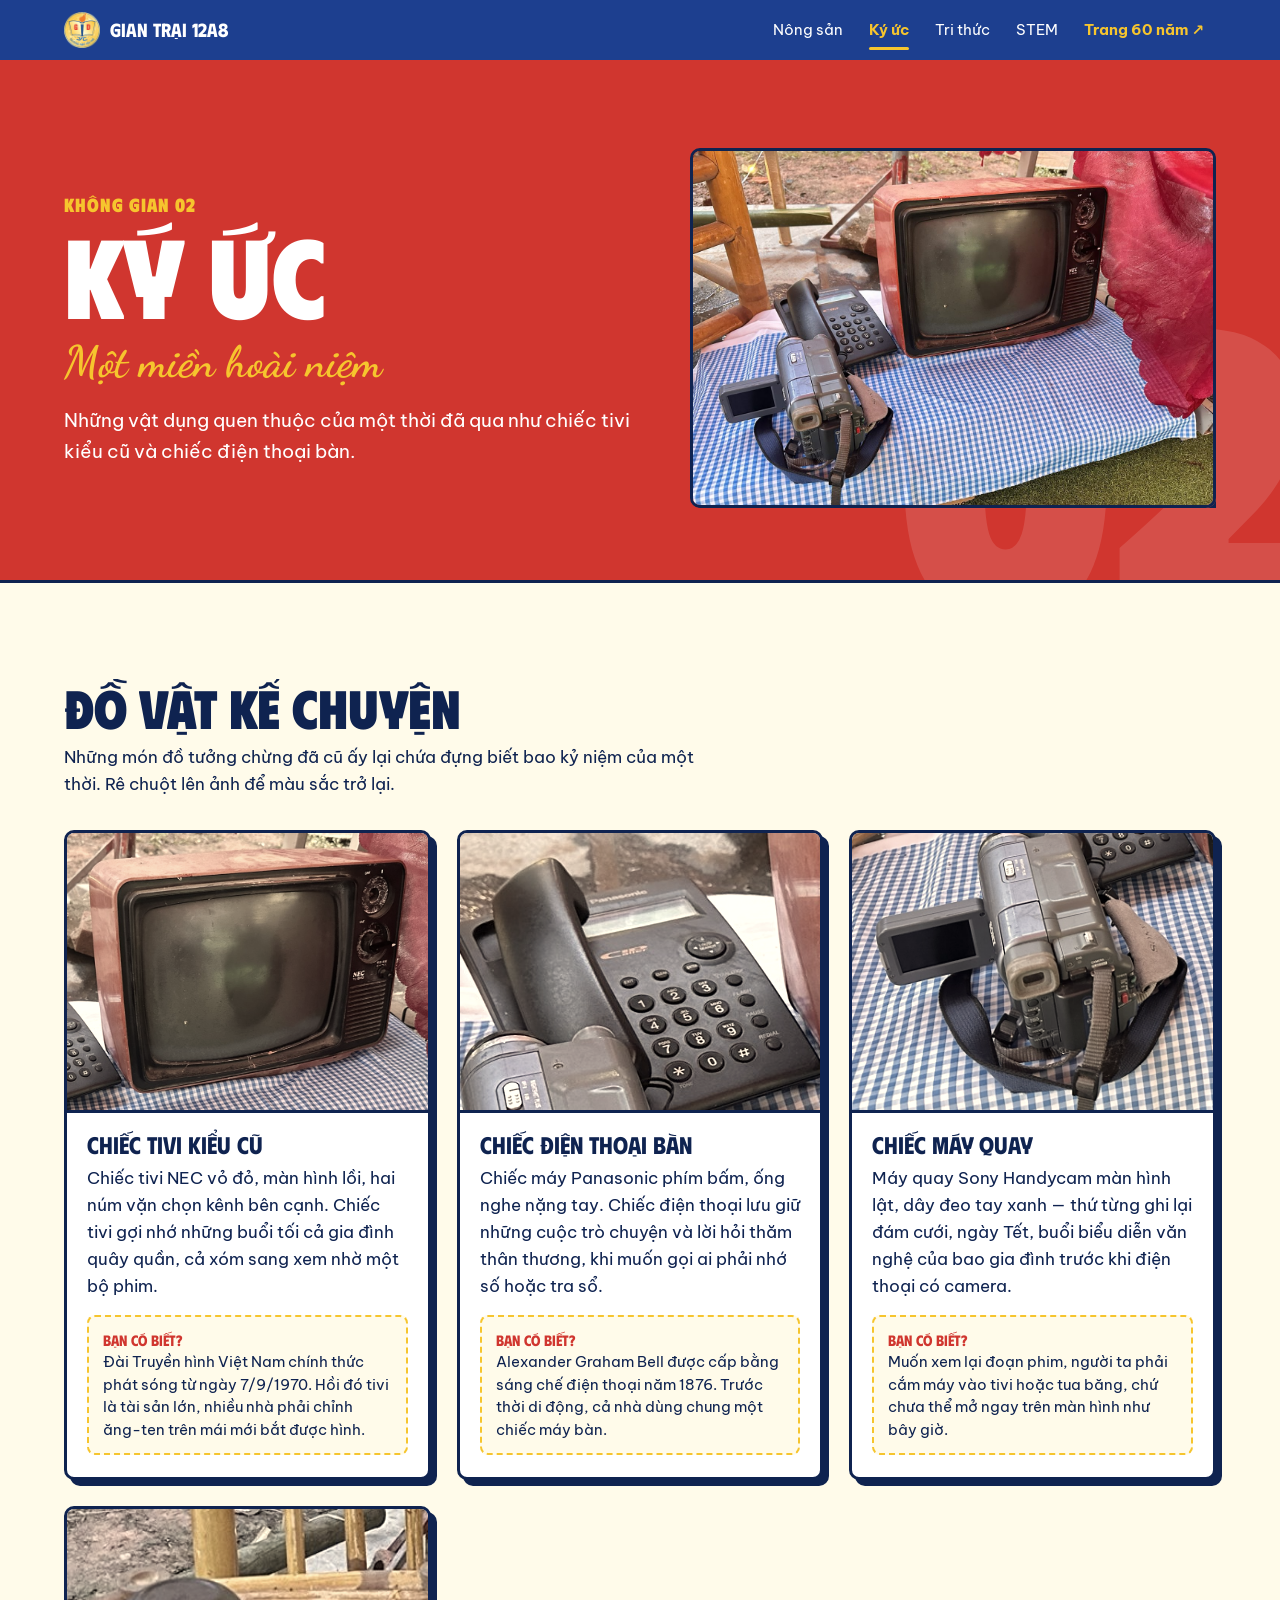
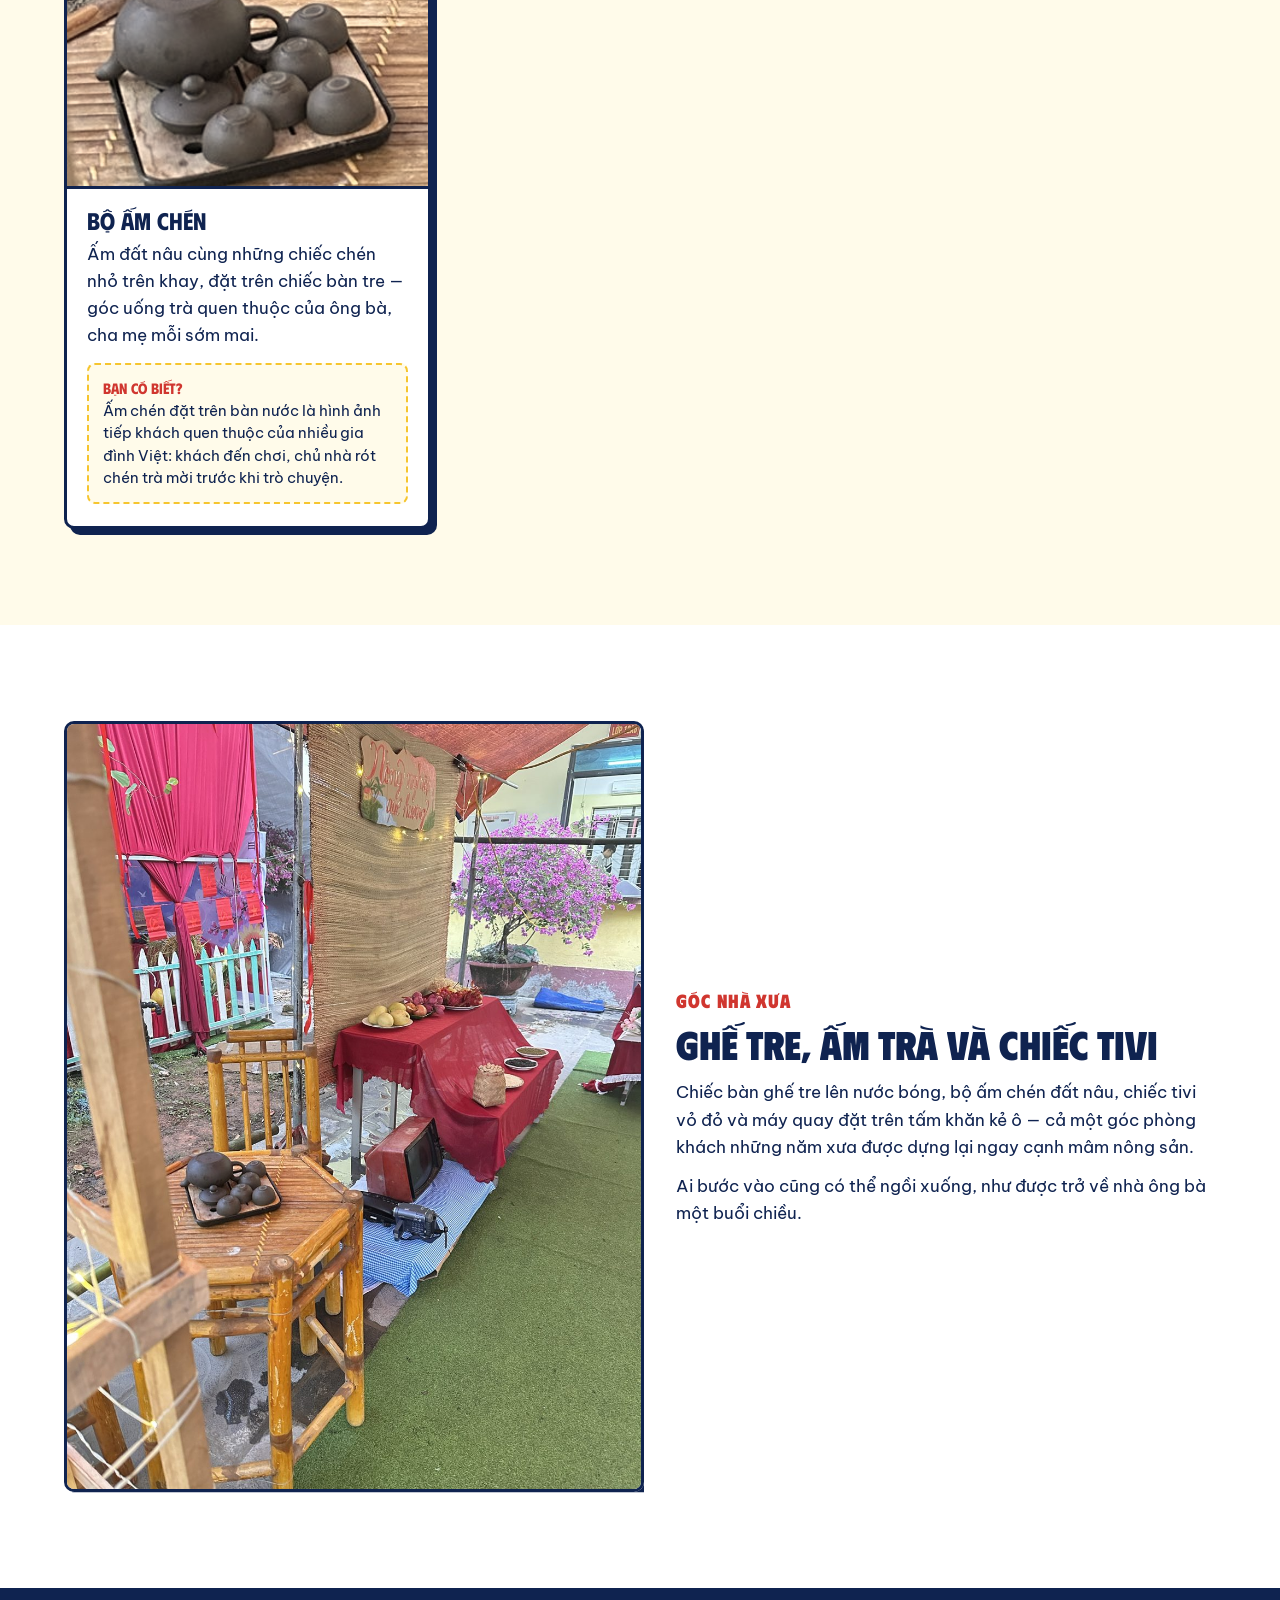
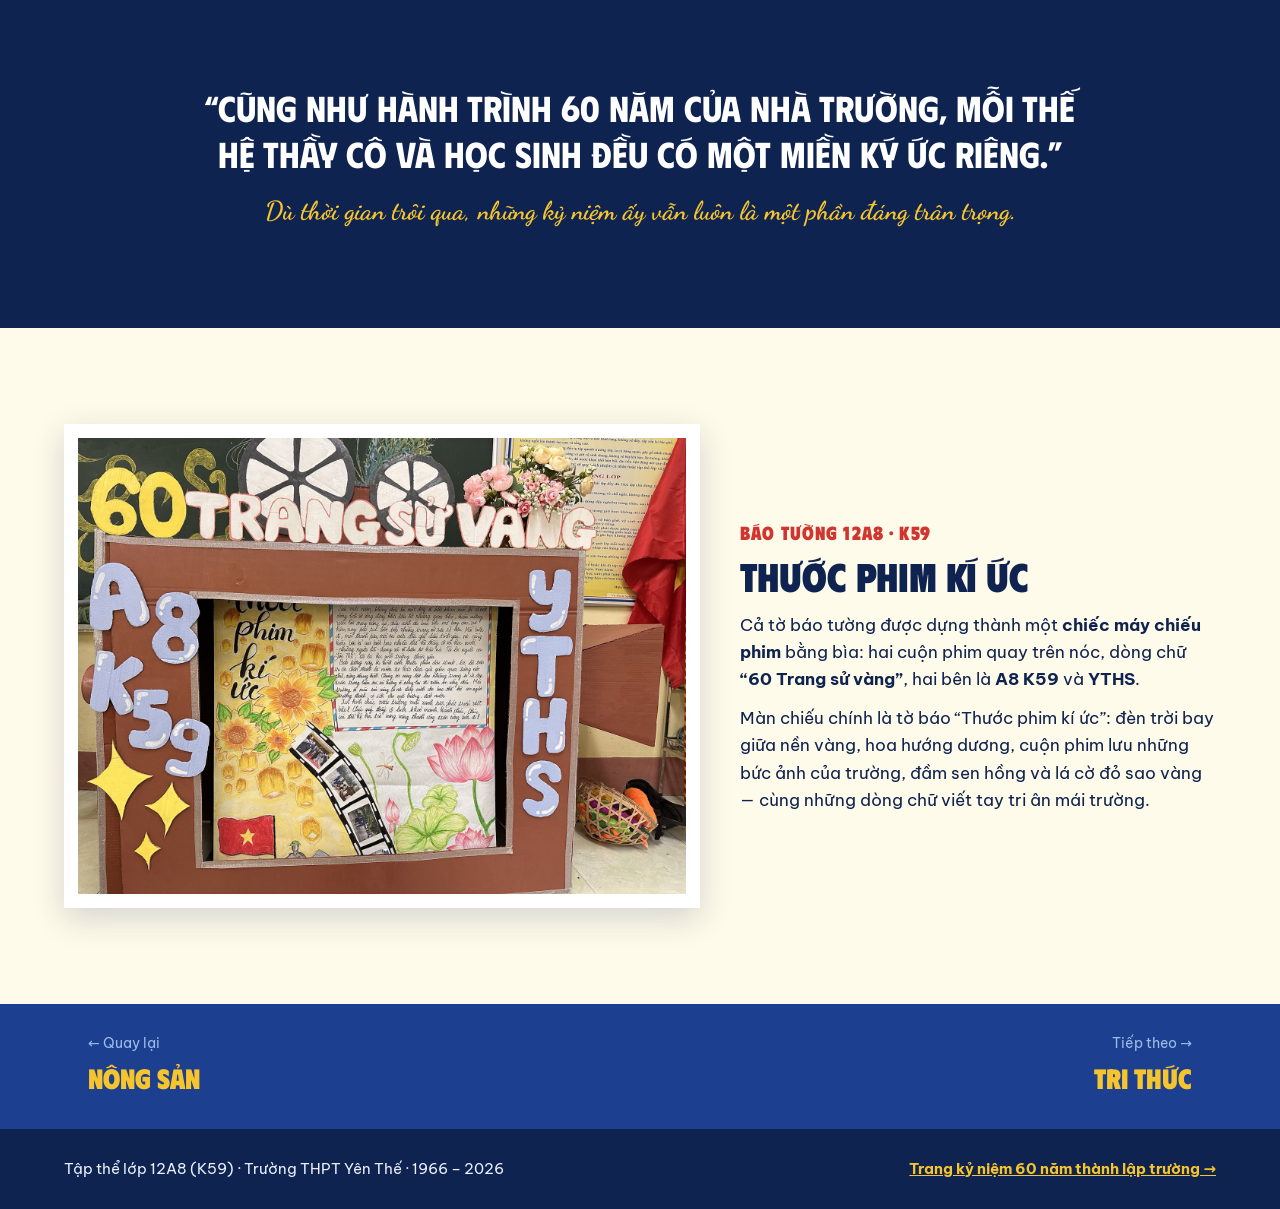
==== commit 7e69d160: "Bổ sung ảnh: cổng trại, bên trong gian, góc nhà xưa, đồ Ký ức, gian STEM Co-Authored-By: Claude Opus" ====
--- a/ky-uc.html
+++ b/ky-uc.html
@@ -8,7 +8,7 @@
 <meta property="og:type" content="website">
 <meta property="og:title" content="Ký ức – Một miền hoài niệm · Gian trại 12A8">
 <meta property="og:description" content="Không gian Ký ức của gian trại 12A8: chiếc tivi kiểu cũ, chiếc điện thoại bàn và những kỷ niệm của một thời.">
-<meta property="og:image" content="https://huyanhnongdo.github.io/60YTHSPROD/img/og-ngay.jpg">
+<meta property="og:image" content="https://huyanhnongdo.github.io/60YTHSPROD/img/og-cong.jpg">
 <meta property="og:url" content="https://huyanhnongdo.github.io/60YTHSPROD/ky-uc.html">
 <meta name="twitter:card" content="summary_large_image">
 <meta name="theme-color" content="#1D3F8F">
@@ -37,7 +37,7 @@
       <p class="script" data-reveal style="--d:.15s">Một miền hoài niệm</p>
       <p class="lede" data-reveal style="--d:.25s">Những vật dụng quen thuộc của một thời đã qua như chiếc tivi kiểu cũ và chiếc điện thoại bàn.</p>
     </div>
-    <div class="pic" data-reveal="clip" style="--d:.2s"><img class="ph-img zoom" src="img/tivi-dien-thoai.jpg" alt="Chiếc tivi đen trắng vỏ đỏ và điện thoại bàn trên ghế tre" loading="lazy"></div>
+    <div class="pic" data-reveal="clip" style="--d:.2s"><img class="ph-img zoom" src="img/ky-uc-hero.jpg" alt="Chiếc tivi NEC vỏ đỏ, điện thoại bàn và máy quay cũ" loading="lazy"></div>
   </div>
 </section>
 
@@ -49,17 +49,33 @@
     </div>
     <div class="grid sepia">
       <article class="card" data-reveal style="--d:0.00s">
-        <div class="media"><img class="ph-img zoom" src="img/tivi.jpg" alt="Chiếc tivi kiểu cũ" loading="lazy"></div>
-        <div class="body"><h3>Chiếc tivi kiểu cũ</h3><p>Vỏ đỏ, màn hình lồi, hai núm vặn chọn kênh bên cạnh. Chiếc tivi gợi nhớ những buổi tối cả gia đình quây quần, cả xóm sang xem nhờ một bộ phim.</p><p class="fact"><b>Bạn có biết?</b> Đài Truyền hình Việt Nam chính thức phát sóng từ ngày 7/9/1970. Hồi đó tivi là tài sản lớn, nhiều nhà phải chỉnh ăng-ten trên mái mới bắt được hình.</p></div>
+        <div class="media"><img class="ph-img zoom" src="img/tivi-nec.jpg" alt="Chiếc tivi kiểu cũ" loading="lazy"></div>
+        <div class="body"><h3>Chiếc tivi kiểu cũ</h3><p>Chiếc tivi NEC vỏ đỏ, màn hình lồi, hai núm vặn chọn kênh bên cạnh. Chiếc tivi gợi nhớ những buổi tối cả gia đình quây quần, cả xóm sang xem nhờ một bộ phim.</p><p class="fact"><b>Bạn có biết?</b> Đài Truyền hình Việt Nam chính thức phát sóng từ ngày 7/9/1970. Hồi đó tivi là tài sản lớn, nhiều nhà phải chỉnh ăng-ten trên mái mới bắt được hình.</p></div>
       </article>
       <article class="card" data-reveal style="--d:0.08s">
-        <div class="media"><img class="ph-img zoom" src="img/dien-thoai.jpg" alt="Chiếc điện thoại bàn" loading="lazy"></div>
-        <div class="body"><h3>Chiếc điện thoại bàn</h3><p>Phím bấm, dây xoắn và ống nghe nặng tay. Chiếc điện thoại lưu giữ những cuộc trò chuyện và lời hỏi thăm thân thương, khi muốn gọi ai phải nhớ số hoặc tra sổ.</p><p class="fact"><b>Bạn có biết?</b> Alexander Graham Bell được cấp bằng sáng chế điện thoại năm 1876. Trước thời di động, cả nhà dùng chung một chiếc máy bàn.</p></div>
+        <div class="media"><img class="ph-img zoom" src="img/dien-thoai-2.jpg" alt="Chiếc điện thoại bàn" loading="lazy"></div>
+        <div class="body"><h3>Chiếc điện thoại bàn</h3><p>Chiếc máy Panasonic phím bấm, ống nghe nặng tay. Chiếc điện thoại lưu giữ những cuộc trò chuyện và lời hỏi thăm thân thương, khi muốn gọi ai phải nhớ số hoặc tra sổ.</p><p class="fact"><b>Bạn có biết?</b> Alexander Graham Bell được cấp bằng sáng chế điện thoại năm 1876. Trước thời di động, cả nhà dùng chung một chiếc máy bàn.</p></div>
       </article>
       <article class="card" data-reveal style="--d:0.16s">
-        <div class="media"><img class="ph-img zoom" src="img/may-quay.jpg" alt="Chiếc máy quay" loading="lazy"></div>
-        <div class="body"><h3>Chiếc máy quay</h3><p>Máy quay Sony Handycam với dây đeo tay xanh — thứ từng ghi lại đám cưới, ngày Tết, buổi biểu diễn văn nghệ của bao gia đình trước khi điện thoại có camera.</p><p class="fact"><b>Bạn có biết?</b> Muốn xem lại đoạn phim, người ta phải cắm máy vào tivi hoặc tua băng, chứ chưa thể mở ngay trên màn hình như bây giờ.</p></div>
+        <div class="media"><img class="ph-img zoom" src="img/may-quay-2.jpg" alt="Chiếc máy quay" loading="lazy"></div>
+        <div class="body"><h3>Chiếc máy quay</h3><p>Máy quay Sony Handycam màn hình lật, dây đeo tay xanh — thứ từng ghi lại đám cưới, ngày Tết, buổi biểu diễn văn nghệ của bao gia đình trước khi điện thoại có camera.</p><p class="fact"><b>Bạn có biết?</b> Muốn xem lại đoạn phim, người ta phải cắm máy vào tivi hoặc tua băng, chứ chưa thể mở ngay trên màn hình như bây giờ.</p></div>
       </article>
+      <article class="card" data-reveal style="--d:0.24s">
+        <div class="media"><img class="ph-img zoom" src="img/am-chen.jpg" alt="Bộ ấm chén" loading="lazy"></div>
+        <div class="body"><h3>Bộ ấm chén</h3><p>Ấm đất nâu cùng những chiếc chén nhỏ trên khay, đặt trên chiếc bàn tre — góc uống trà quen thuộc của ông bà, cha mẹ mỗi sớm mai.</p><p class="fact"><b>Bạn có biết?</b> Ấm chén đặt trên bàn nước là hình ảnh tiếp khách quen thuộc của nhiều gia đình Việt: khách đến chơi, chủ nhà rót chén trà mời trước khi trò chuyện.</p></div>
+      </article>
+    </div>
+  </div>
+</section>
+
+<section class="sec">
+  <div class="wrap feature">
+    <div class="pic" data-reveal="clip" style="min-height:520px"><img class="ph-img zoom" src="img/goc-nha-xua.jpg" alt="Góc nhà xưa: ghế tre, bộ ấm chén, tivi và máy quay đặt cạnh mâm nông sản" loading="lazy"></div>
+    <div class="text">
+      <p class="kicker" data-reveal style="color:var(--red)">Góc nhà xưa</p>
+      <h2 class="h-m" style="margin-top:6px"><span class="rise"><span>Ghế tre, ấm trà và chiếc tivi</span></span></h2>
+      <p data-reveal style="margin-top:14px">Chiếc bàn ghế tre lên nước bóng, bộ ấm chén đất nâu, chiếc tivi vỏ đỏ và máy quay đặt trên tấm khăn kẻ ô — cả một góc phòng khách những năm xưa được dựng lại ngay cạnh mâm nông sản.</p>
+      <p data-reveal style="margin-top:12px">Ai bước vào cũng có thể ngồi xuống, như được trở về nhà ông bà một buổi chiều.</p>
     </div>
   </div>
 </section>
